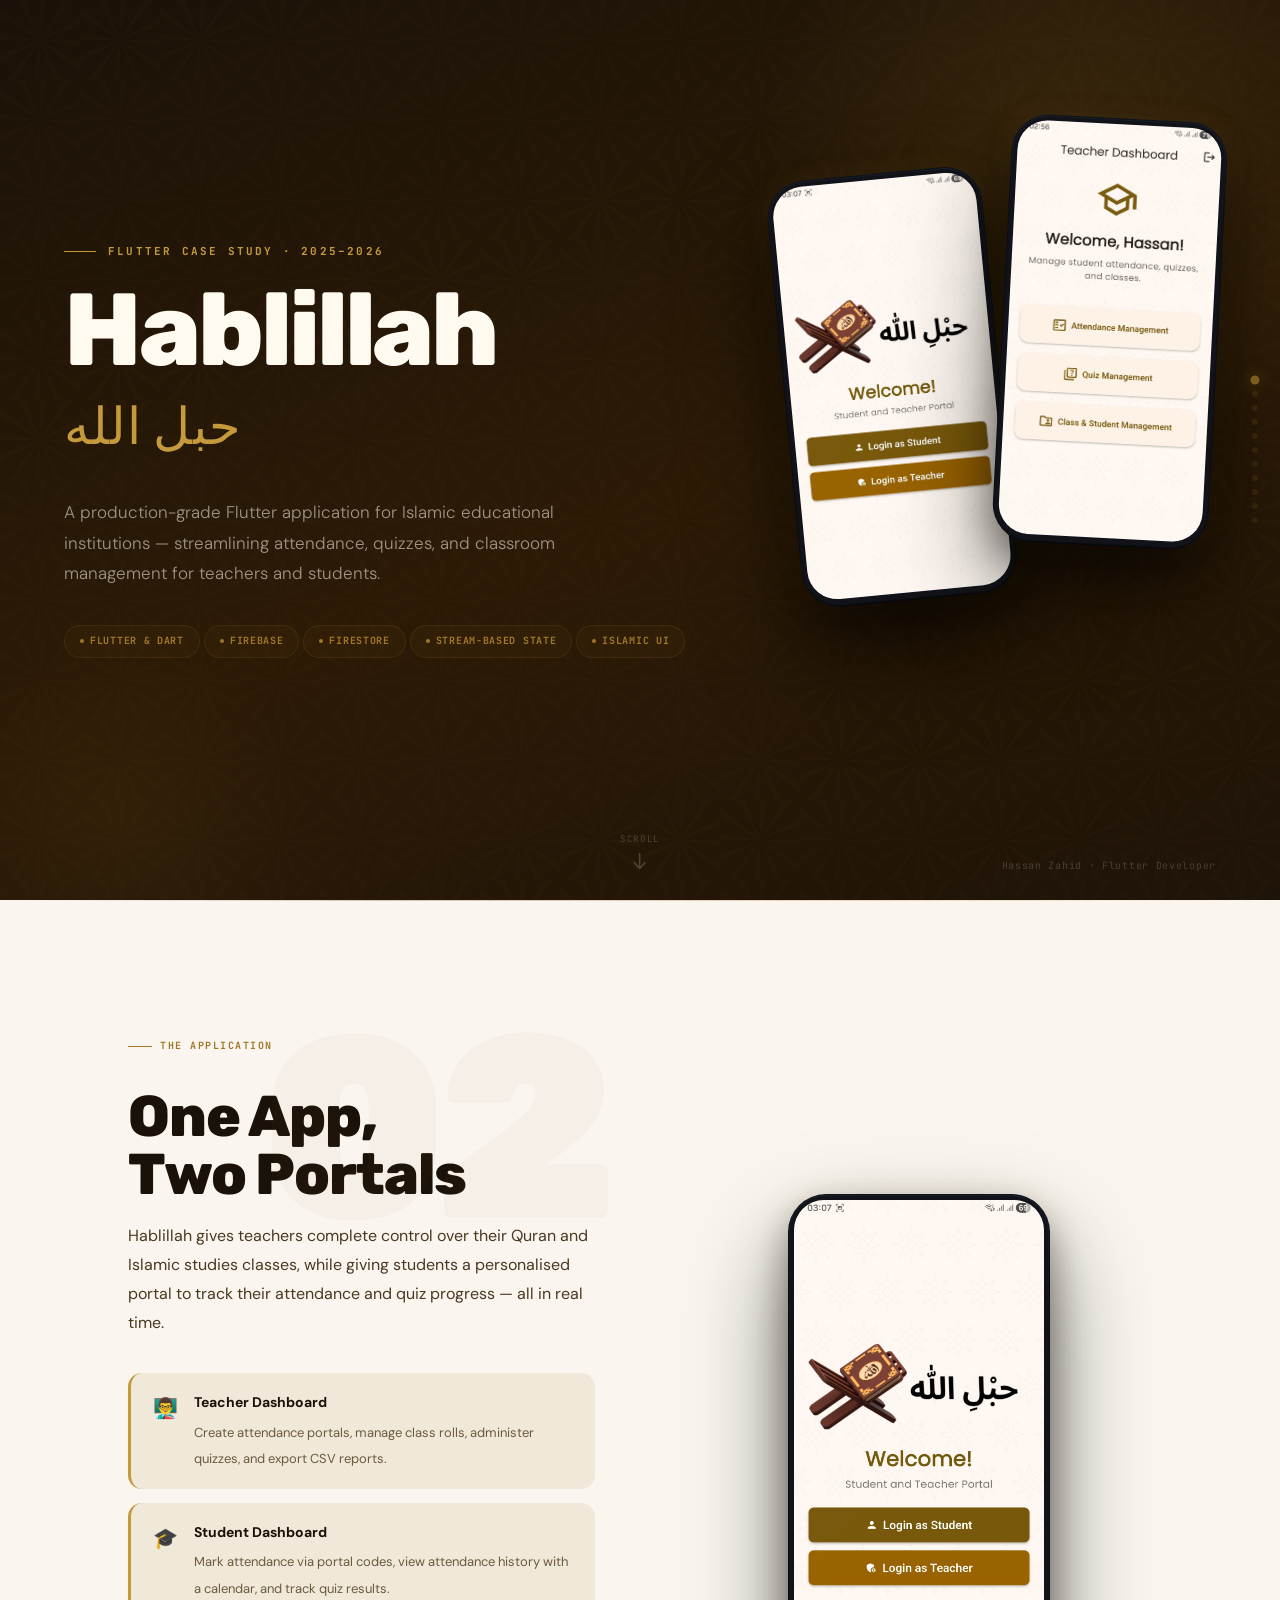
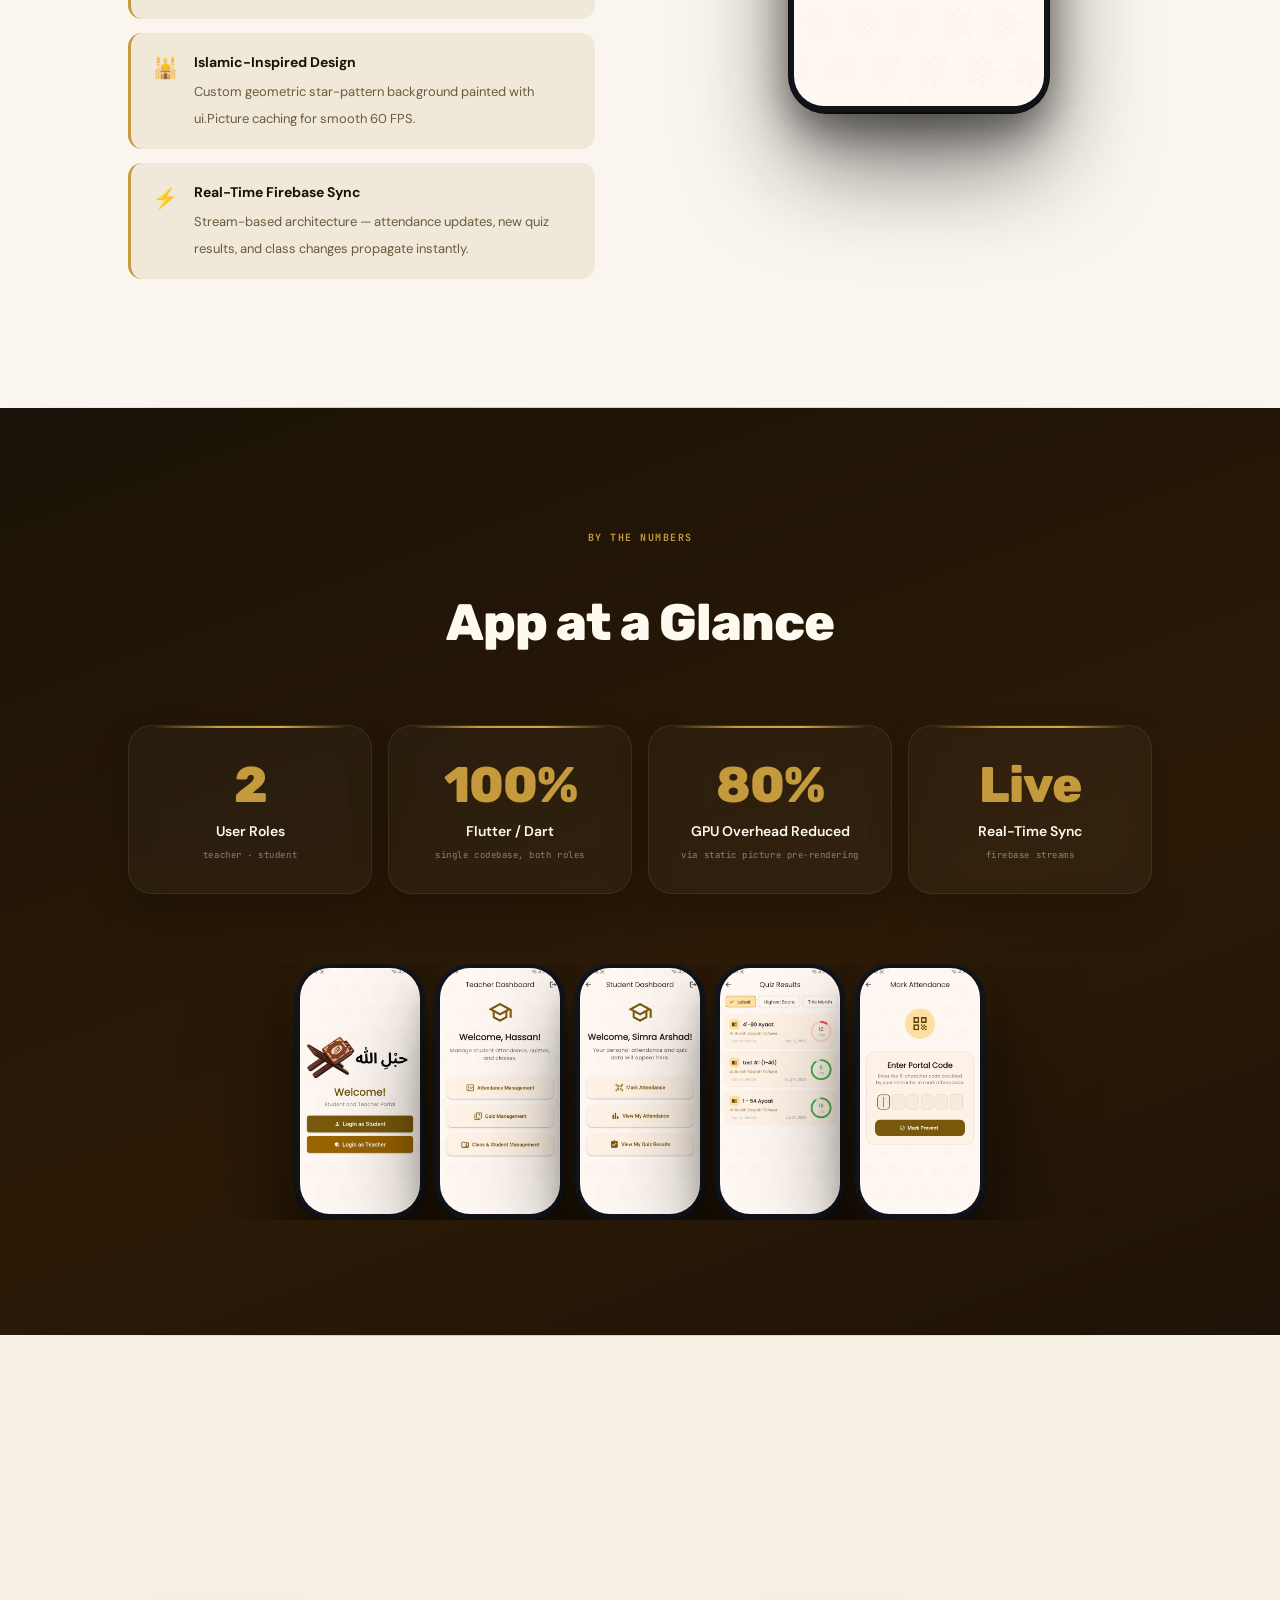
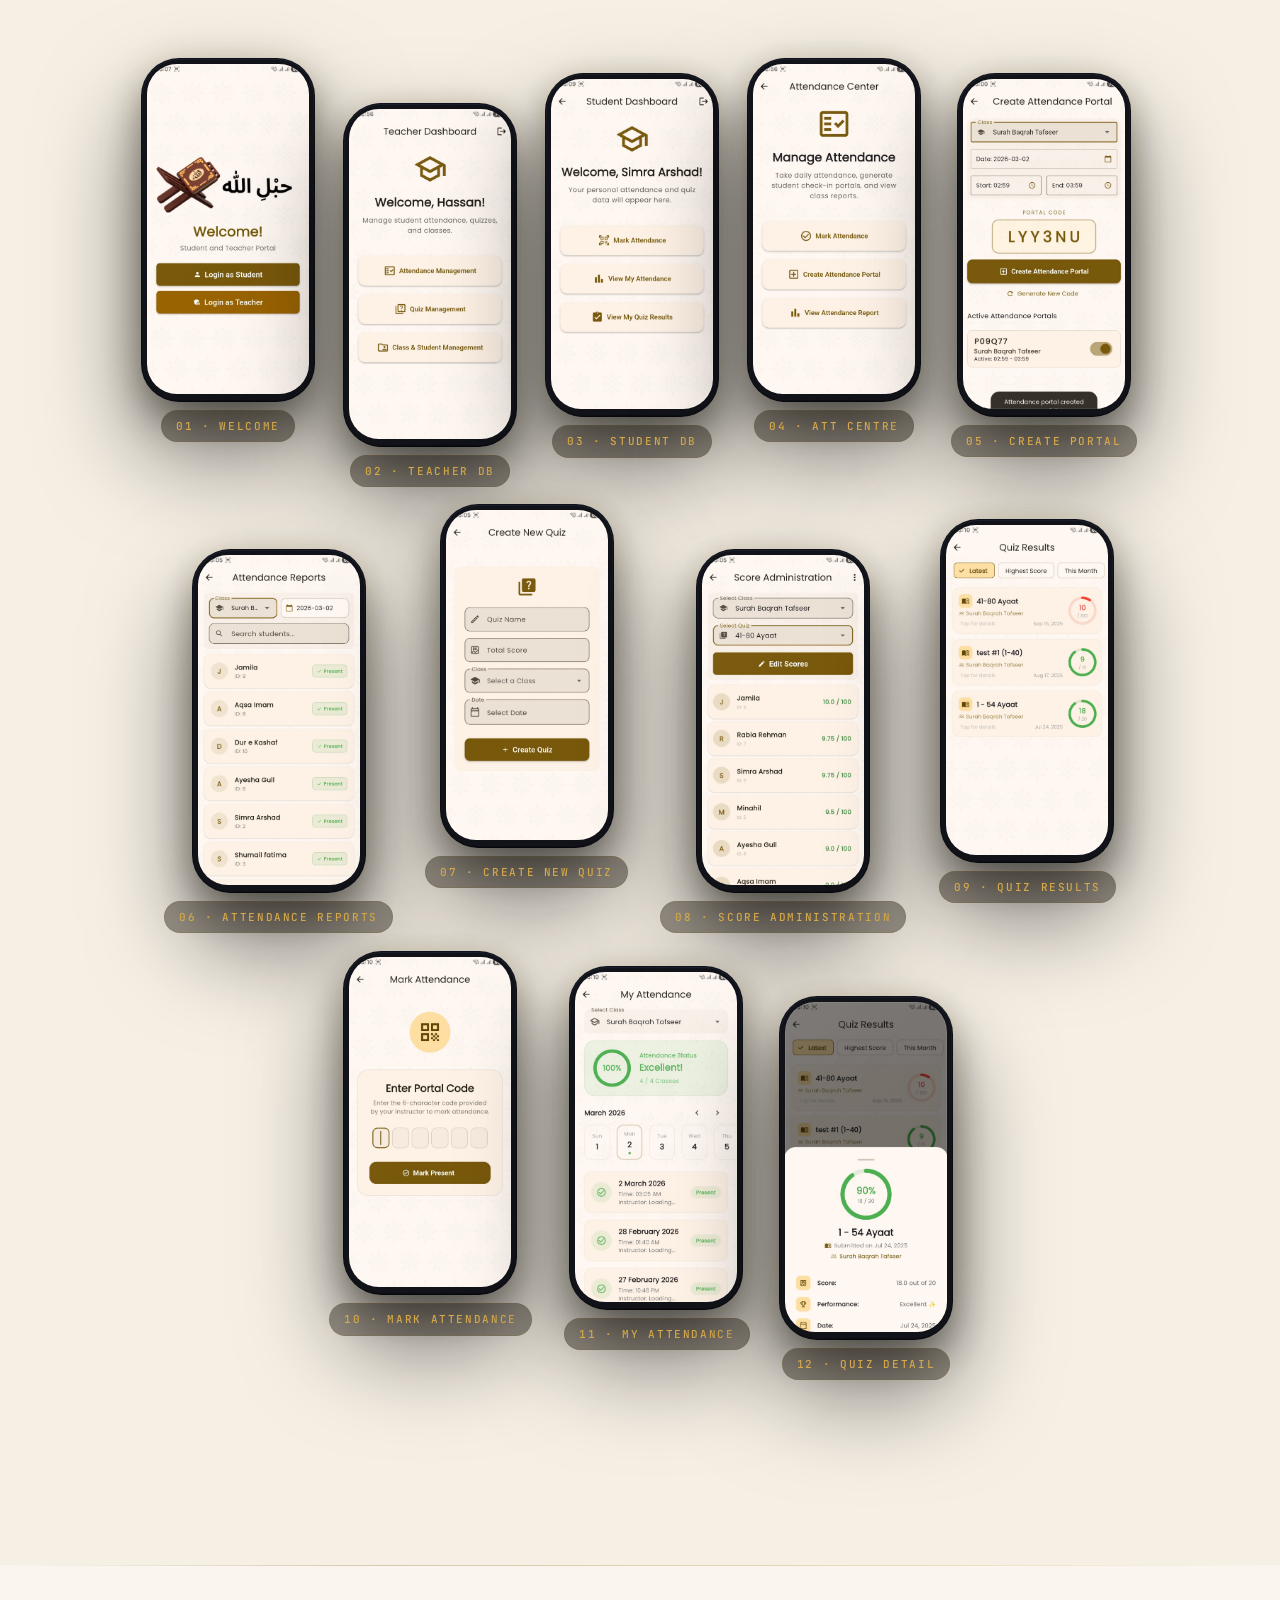
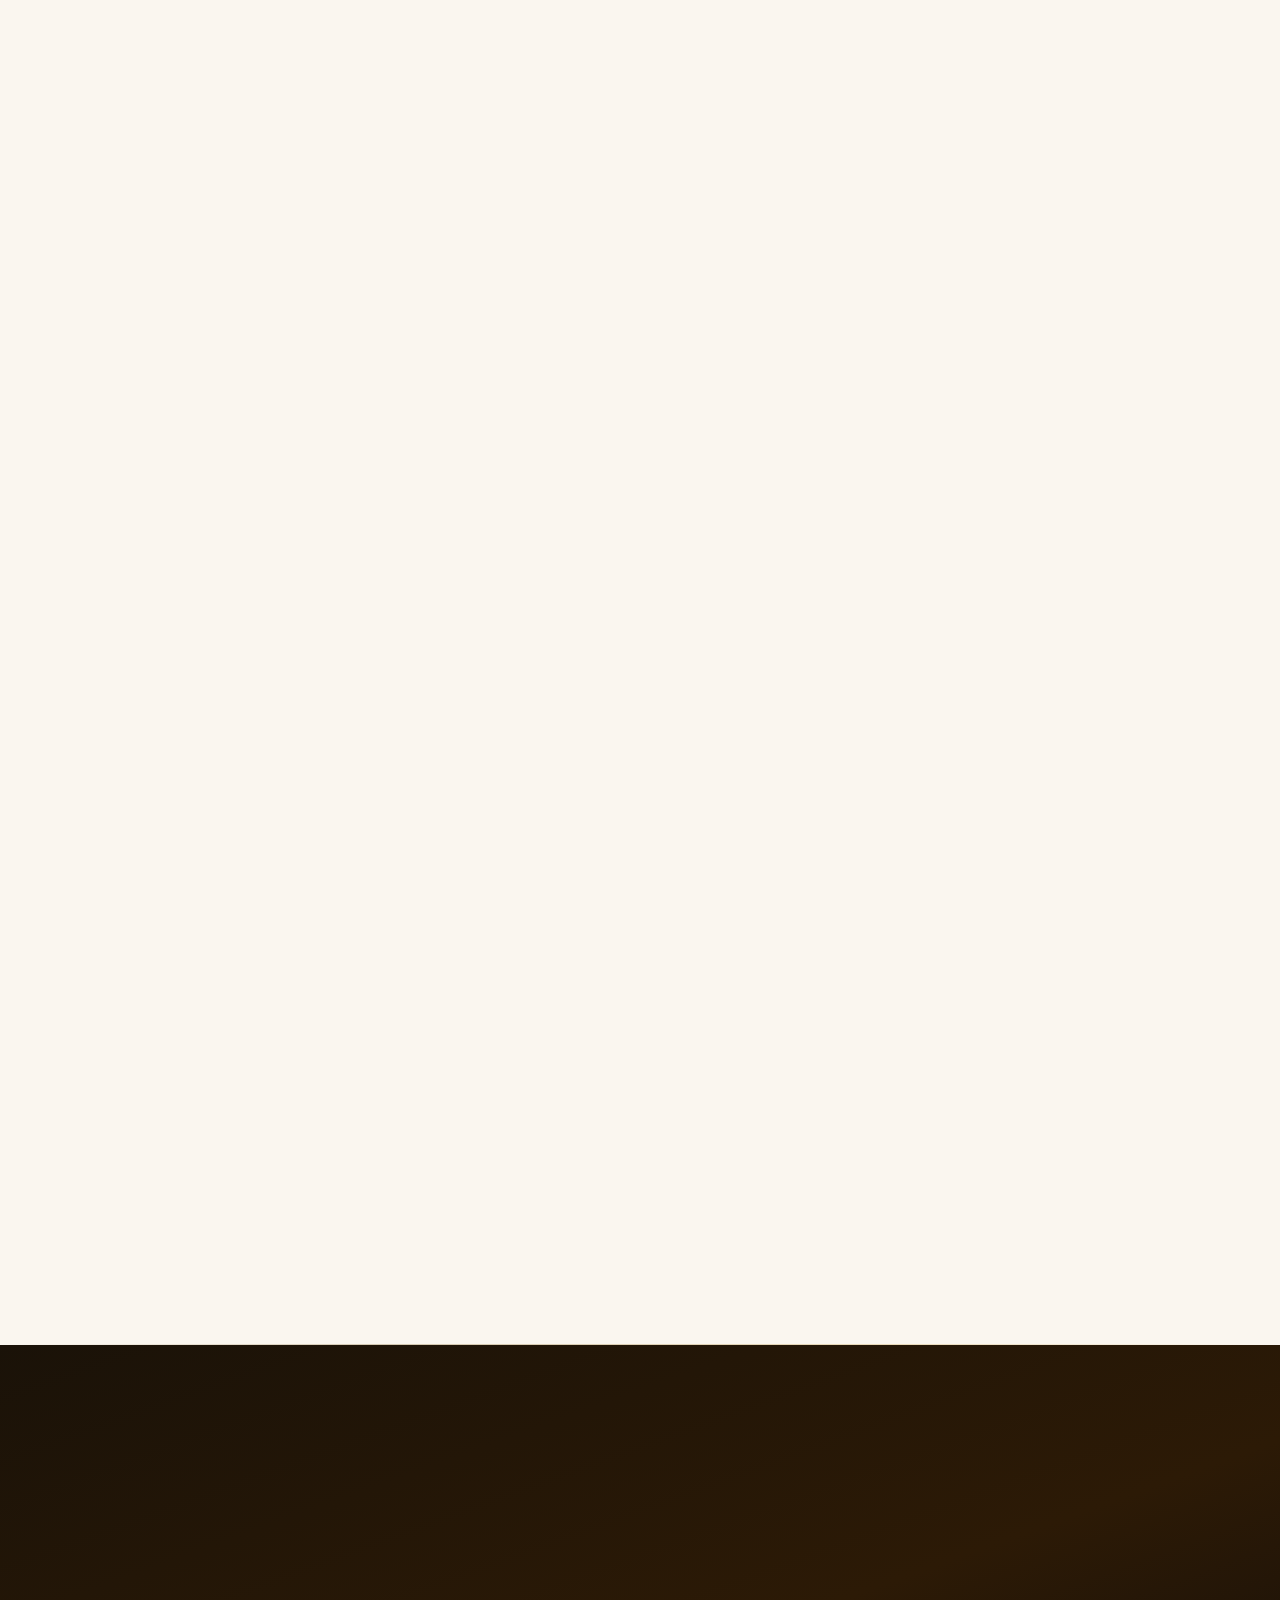
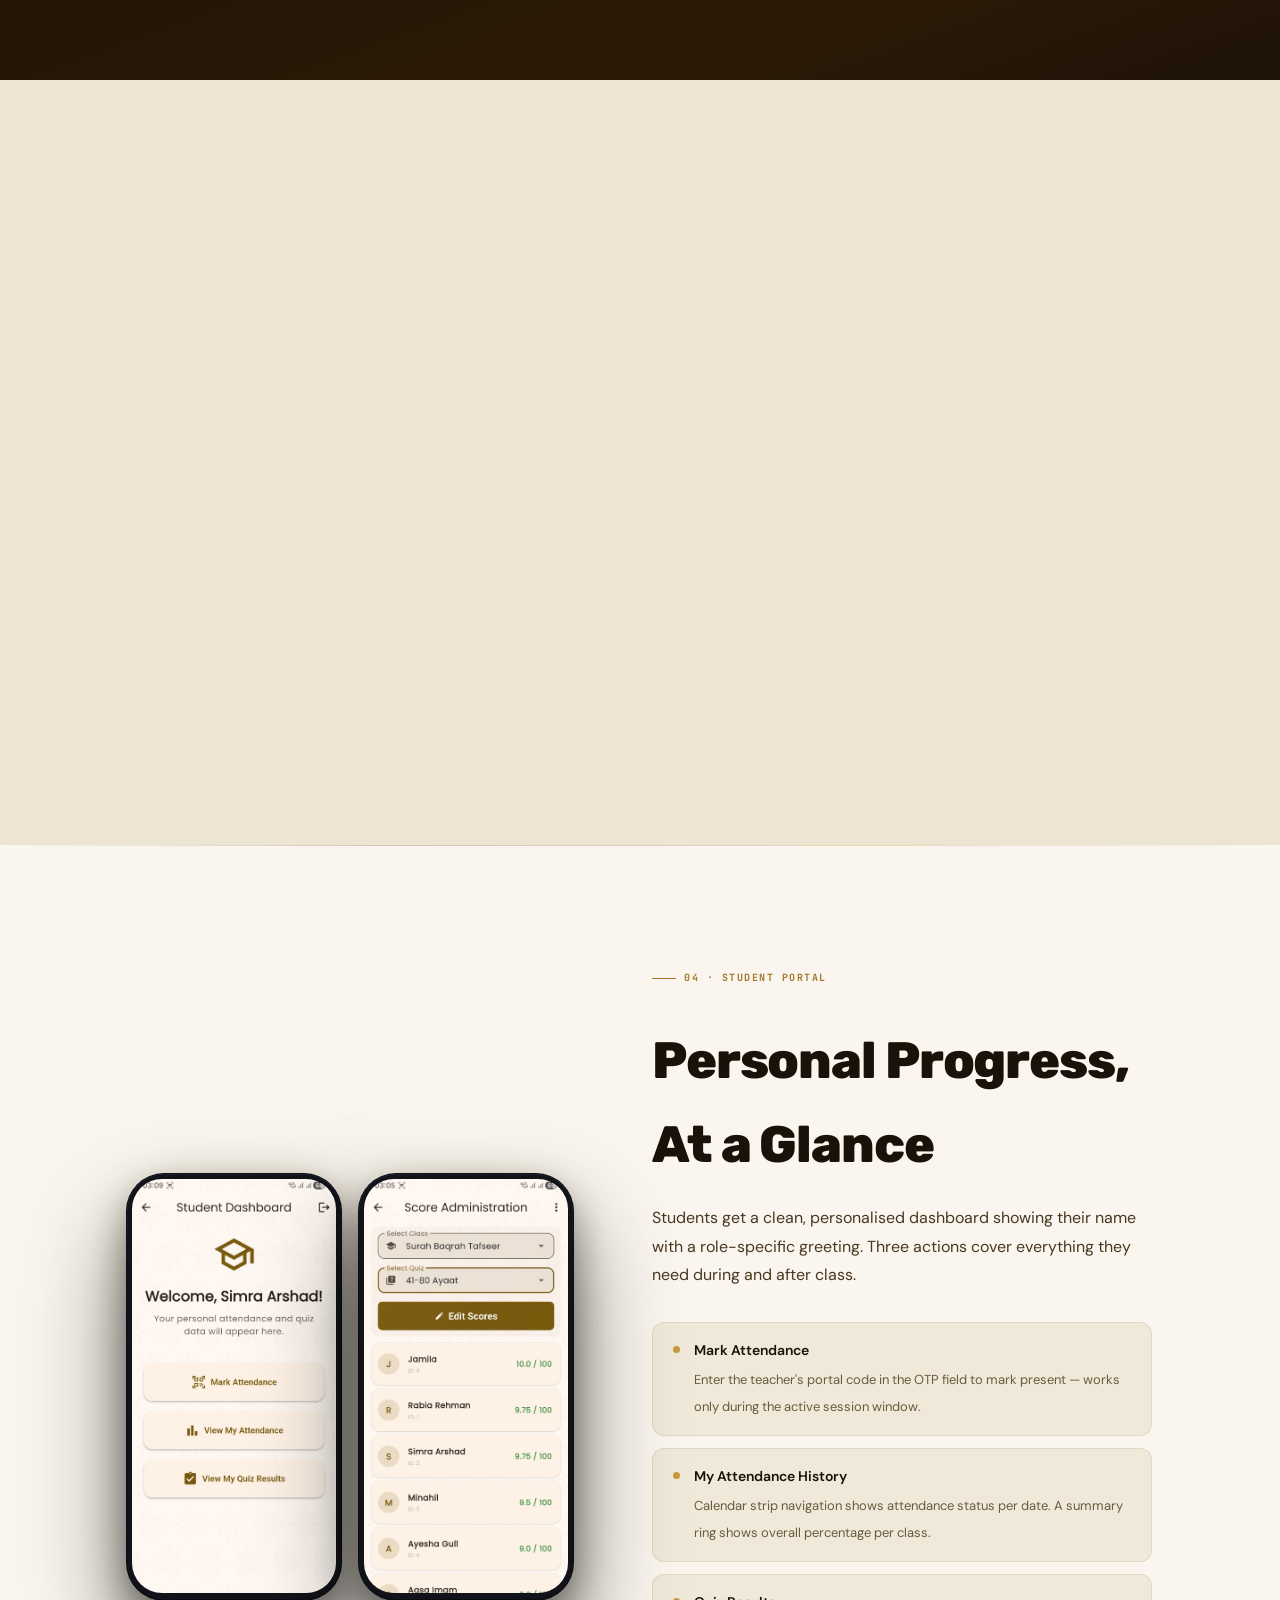
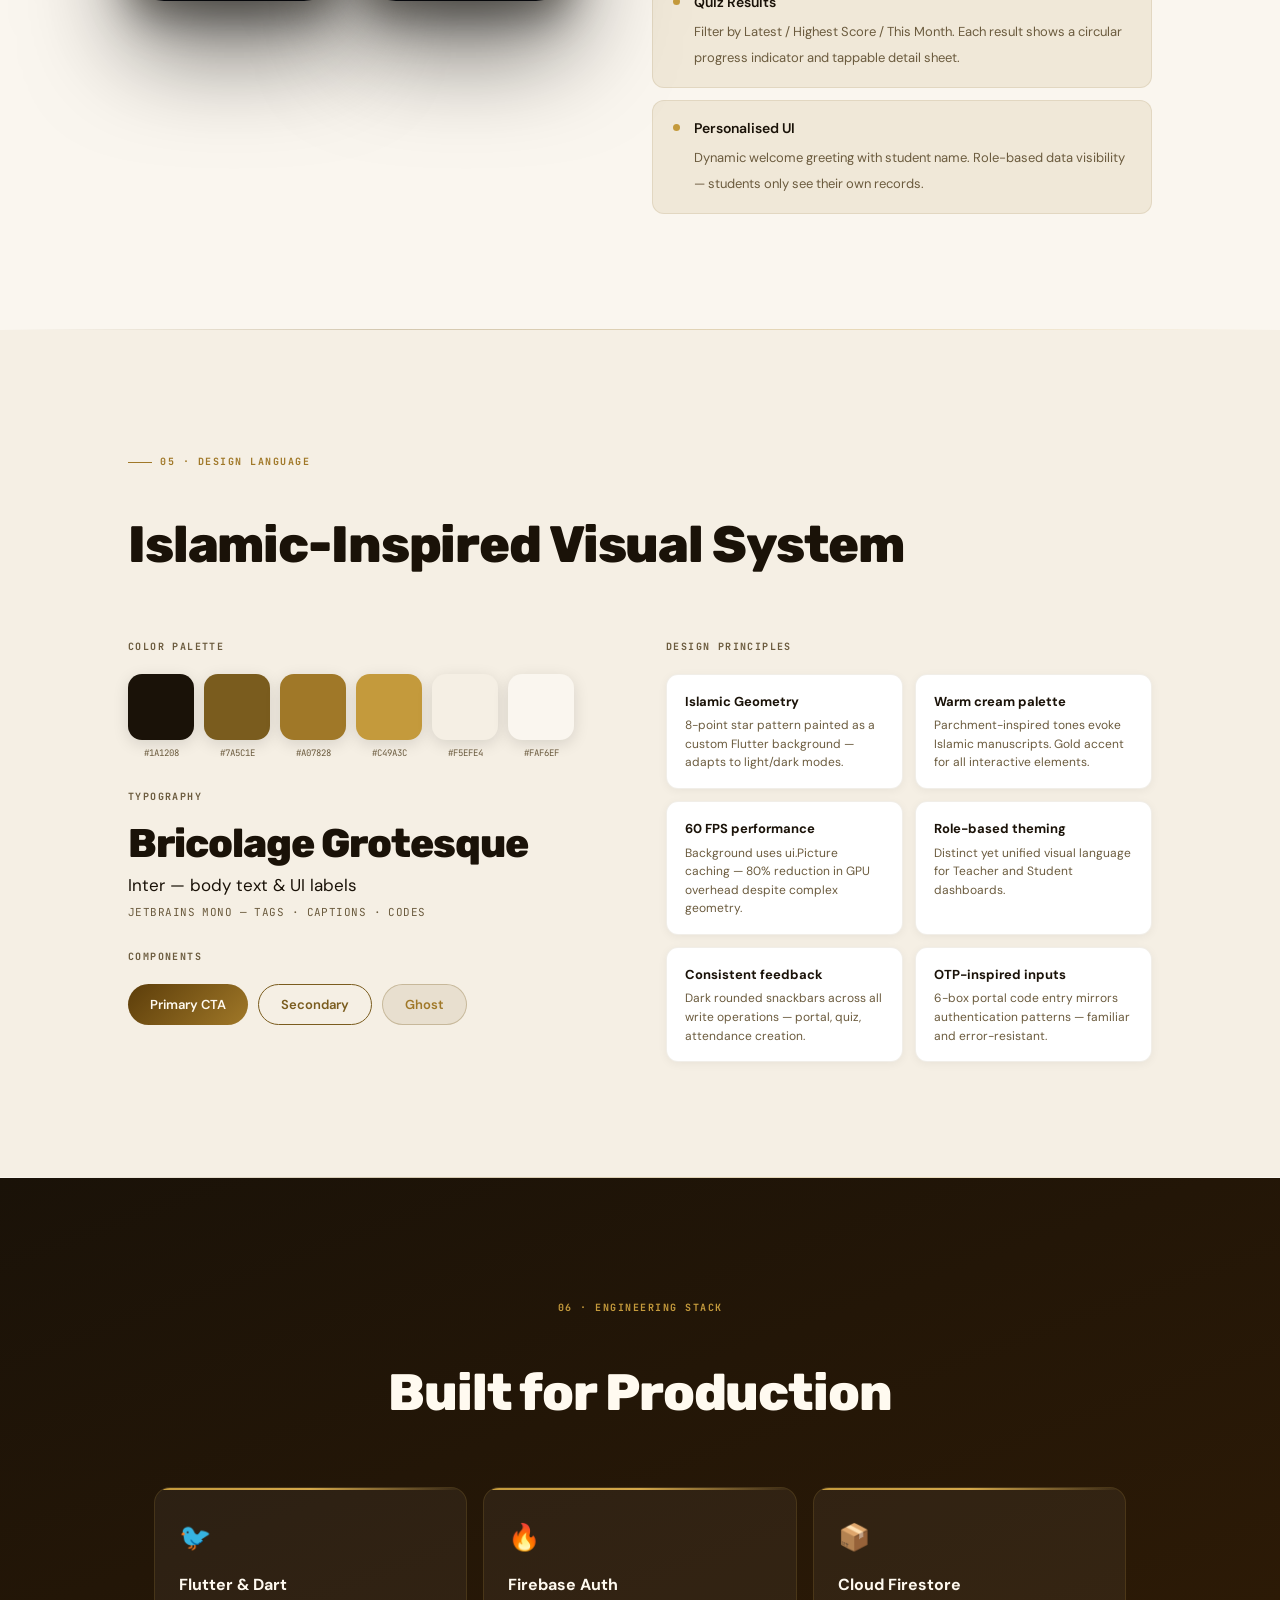
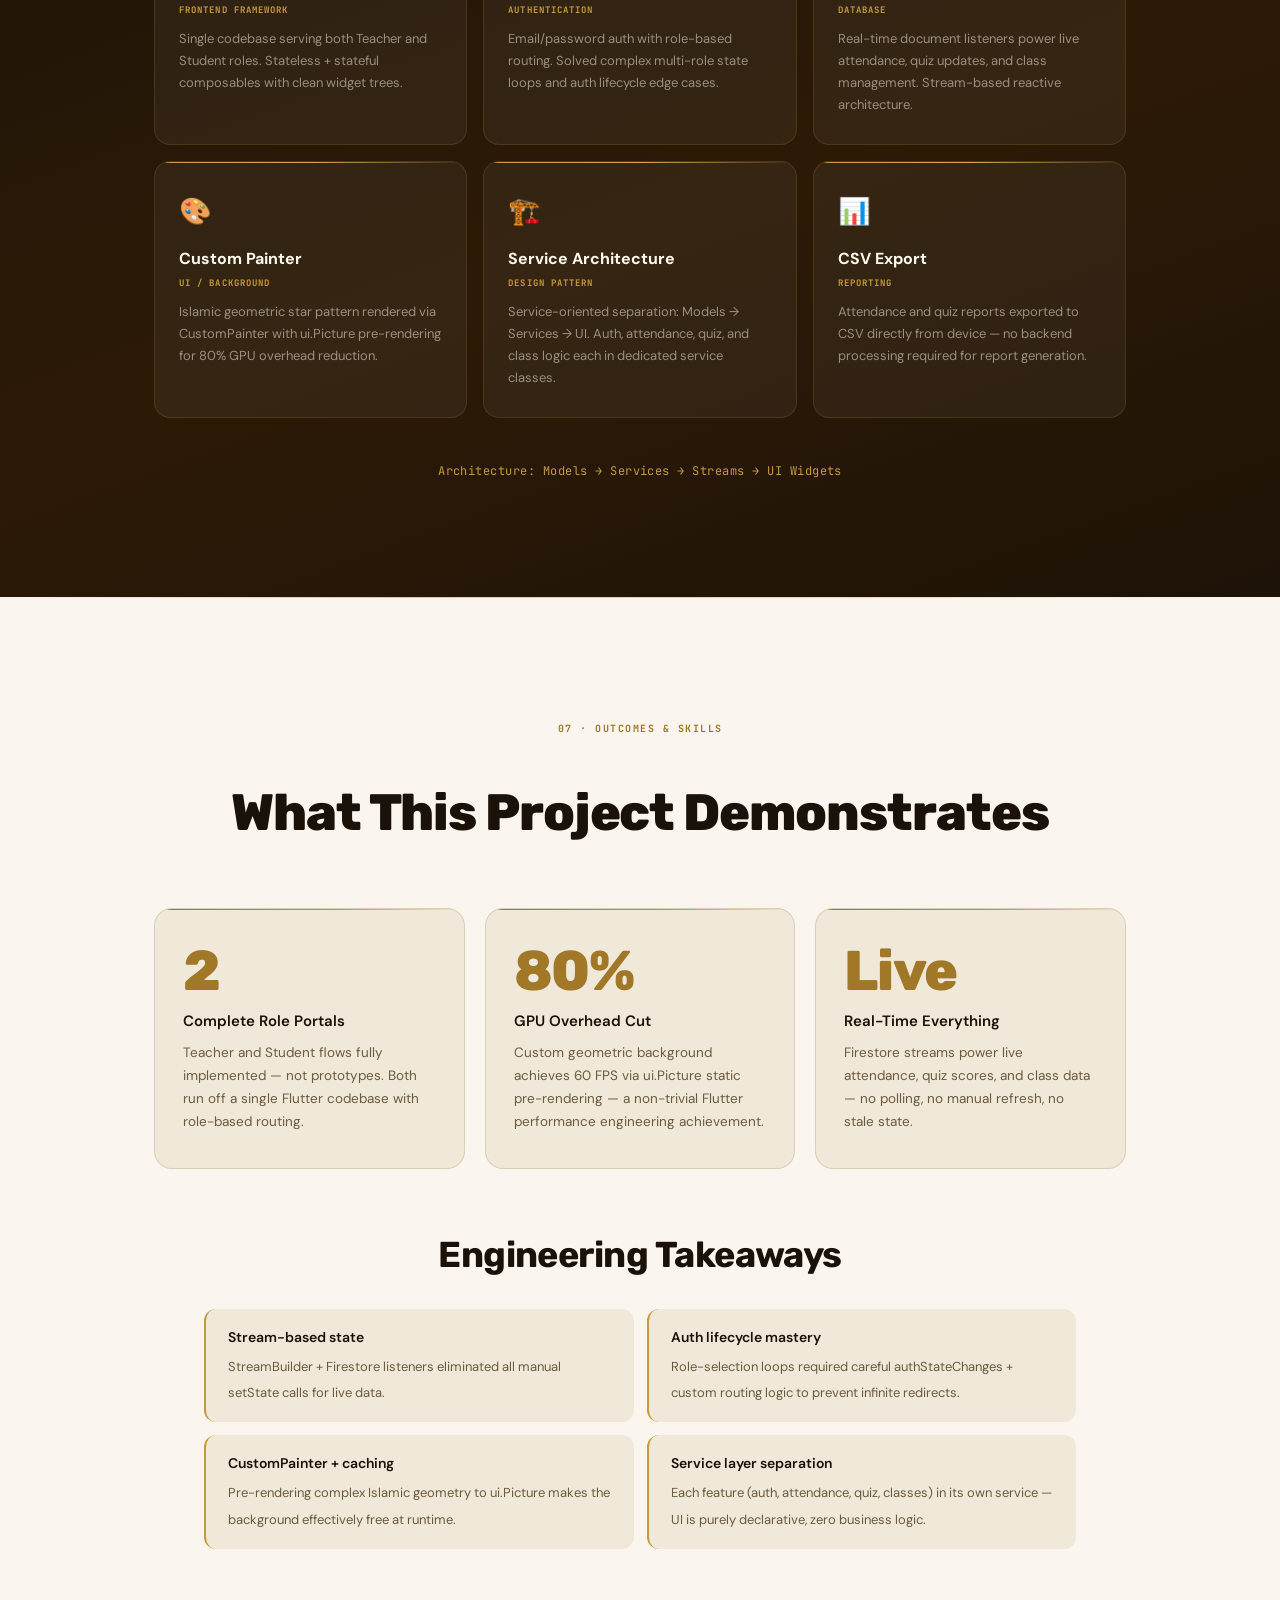
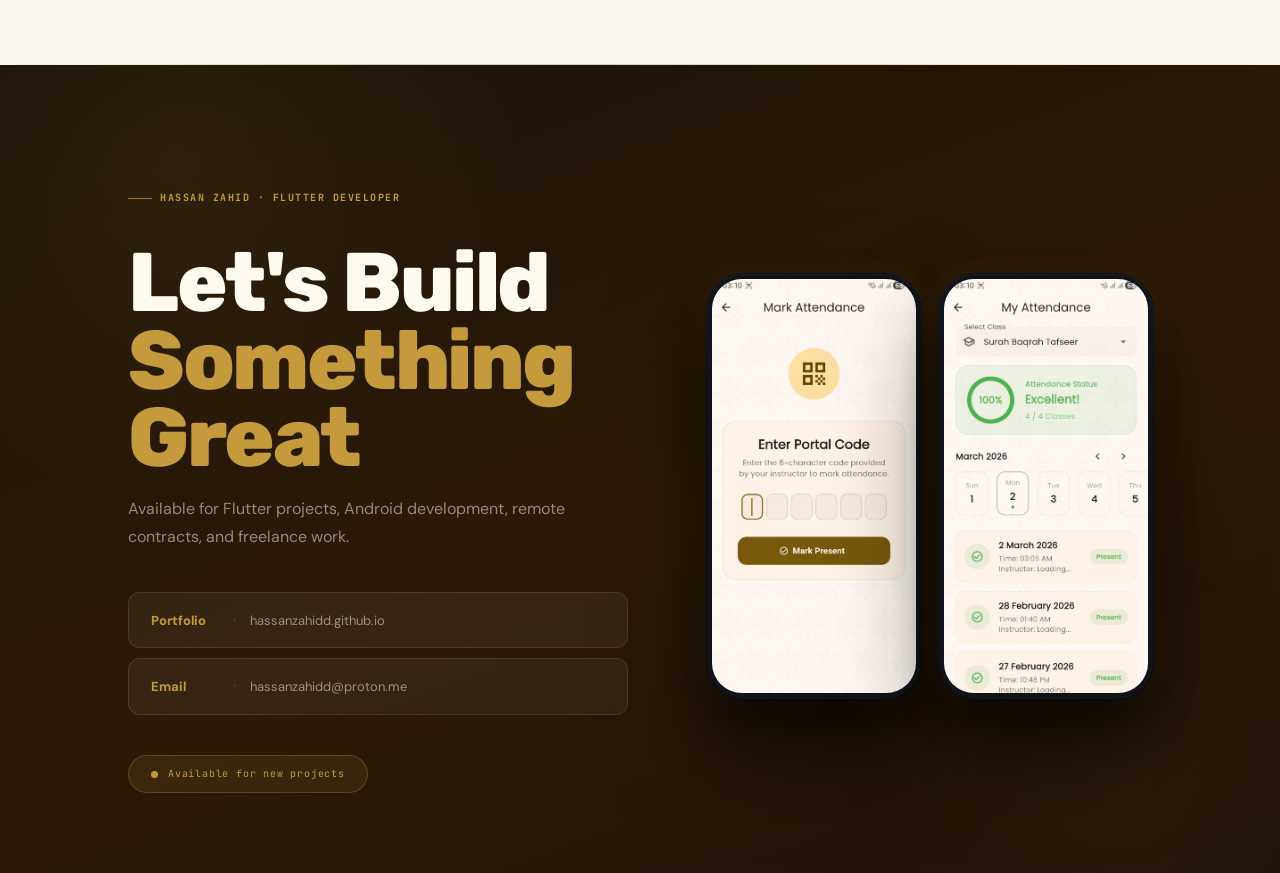
==== project-Hablillah.html @ 9d18eb0f "project hablillah" ====
<!DOCTYPE html>
<html lang="en">

<head>
  <meta charset="UTF-8">
  <meta name="viewport" content="width=device-width, initial-scale=1.0">
  <title>Hablillah — Flutter App Case Study · Hassan Zahid</title>
  <link
    href="https://fonts.googleapis.com/css2?family=Rubik:ital,wght@0,300..900;1,300..900&family=DM+Sans:ital,wght@0,300;0,400;0,500;0,600;1,300&family=JetBrains+Mono:wght@400;500;700&display=swap"
    rel="stylesheet">
  <style>
    :root {
      --gold: #7A5C1E;
      --gold-2: #A07828;
      --gold-3: #C49A3C;
      --gold-lt: #D4A84B;
      --cream: #F5EFE4;
      --cream-2: #EDE4D3;
      --paper: #FAF6EF;
      --warm: #F0E8D8;
      --ink: #1A1208;
      --ink-2: #2C1F08;
      --slate: #6B5B3E;
      --border: rgba(122, 92, 30, 0.18);
      --f-d: 'Rubik', sans-serif;
      --f-b: 'DM Sans', sans-serif;
      --f-m: 'JetBrains Mono', monospace;
      --ease: cubic-bezier(0.16, 1, 0.3, 1);
    }

    *,
    *::before,
    *::after {
      margin: 0;
      padding: 0;
      box-sizing: border-box;
    }

    html {
      scroll-behavior: smooth;
    }

    body {
      background: var(--paper);
      font-family: var(--f-b);
      font-size: 16px;
      line-height: 1.65;
      color: var(--ink);
      -webkit-font-smoothing: antialiased;
      overflow-x: hidden;
    }

    ::selection {
      background: rgba(122, 92, 30, 0.2);
    }

    ::-webkit-scrollbar {
      width: 3px;
    }

    ::-webkit-scrollbar-track {
      background: var(--cream-2);
    }

    ::-webkit-scrollbar-thumb {
      background: var(--gold);
      border-radius: 2px;
    }

    /* PROGRESS */
    #prog {
      position: fixed;
      top: 0;
      left: 0;
      z-index: 9999;
      height: 2px;
      width: 0;
      background: linear-gradient(90deg, var(--gold), var(--gold-lt), var(--gold));
      box-shadow: 0 0 14px rgba(196, 154, 60, 0.7);
      transition: width 0.08s linear;
    }

    /* NAV DOTS */
    #nav {
      position: fixed;
      right: 22px;
      top: 50%;
      transform: translateY(-50%);
      z-index: 200;
      display: flex;
      flex-direction: column;
      gap: 8px;
    }

    .dot {
      width: 6px;
      height: 6px;
      border-radius: 50%;
      background: rgba(122, 92, 30, 0.2);
      cursor: pointer;
      transition: all 0.3s var(--ease);
    }

    .dot.on {
      background: var(--gold);
      box-shadow: 0 0 10px rgba(122, 92, 30, 0.7);
      transform: scale(1.5);
    }

    .dot:hover {
      background: rgba(122, 92, 30, 0.5);
      transform: scale(1.3);
    }

    /* PREMIUM PHONE MOCKUP */
    .phone {
      position: relative;
      flex-shrink: 0;
      border-radius: 36px;
      background: #111318;
      box-shadow:
        0 50px 100px rgba(0, 0, 0, 0.55),
        0 20px 40px rgba(0, 0, 0, 0.4),
        0 0 0 1px #1E222E,
        0 0 0 2px #12151F,
        0 0 30px rgba(196, 154, 60, 0.12);
      padding: 4px 4px 6px 4px;
      box-sizing: border-box;
      transition: transform 0.5s var(--ease), box-shadow 0.5s var(--ease);
    }

    .phone:hover {
      transform: translateY(-8px);
      box-shadow:
        0 60px 120px rgba(0, 0, 0, 0.6),
        0 25px 50px rgba(0, 0, 0, 0.4),
        0 0 0 1px #1E222E,
        0 0 0 2px #12151F,
        0 0 60px rgba(196, 154, 60, 0.22);
    }

    .phone .ph-screen {
      position: relative;
      width: 100%;
      height: 100%;
      border-radius: 30px;
      overflow: hidden;
      background: #0A0E2A;
    }

    .phone .ph-screen img {
      display: block;
      width: 100%;
      height: 100%;
      object-fit: cover;
      object-position: top center;
      transform: scale(1.01);
    }

    .phone .ph-screen::after {
      content: '';
      position: absolute;
      inset: 0;
      border-radius: 30px;
      box-shadow: inset 0 0 0 1px rgba(255, 255, 255, 0.08);
      background: linear-gradient(135deg,
          rgba(255, 255, 255, 0.06) 0%,
          rgba(255, 255, 255, 0.02) 30%,
          transparent 60%);
      pointer-events: none;
      z-index: 15;
    }

    .gold-orb {
      position: absolute;
      width: 500px;
      height: 500px;
      background: radial-gradient(circle, rgba(196, 154, 60, 0.12) 0%, transparent 70%);
      filter: blur(60px);
      pointer-events: none;
      z-index: -1;
      transition: opacity 0.8s var(--ease);
    }

    .gold-orb.sm {
      width: 300px;
      height: 300px;
      opacity: 0.6;
    }

    .modal {
      position: fixed;
      inset: 0;
      z-index: 999;
      display: flex;
      align-items: center;
      justify-content: center;
      opacity: 0;
      pointer-events: none;
      transition: opacity 0.4s var(--ease);
    }

    .modal.on {
      opacity: 1;
      pointer-events: all;
    }

    .m-overlay {
      position: absolute;
      inset: 0;
      background: rgba(10, 8, 5, 0.94);
      backdrop-filter: blur(14px);
    }

    .m-content {
      position: relative;
      width: min(90%, 400px);
      height: min(90vh, 800px);
      z-index: 10;
      transform: scale(0.9) translateY(30px);
      transition: transform 0.6s var(--ease);
    }

    .modal.on .m-content {
      transform: scale(1) translateY(0);
    }

    .m-content img {
      width: 100%;
      height: 100%;
      object-fit: contain;
      border-radius: 32px;
      box-shadow: 0 40px 80px rgba(0, 0, 0, 0.5);
    }

    .m-close {
      position: absolute;
      top: -40px;
      right: 0;
      background: none;
      border: none;
      color: white;
      font-size: 36px;
      cursor: pointer;
      padding: 10px;
      line-height: 1;
      opacity: 0.5;
      transition: 0.3s;
    }

    .m-close:hover {
      opacity: 1;
    }

    /* DECORATIVE ORBS */
    .gold-orb {
      position: absolute;
      border-radius: 50%;
      background: radial-gradient(circle, rgba(196, 154, 60, 0.12) 0%, transparent 70%);
      pointer-events: none;
      z-index: 1;
    }

    .gold-orb.big {
      width: 700px;
      height: 700px;
    }

    .gold-orb.small {
      width: 300px;
      height: 300px;
    }


    /* REVEAL */
    .rv {
      opacity: 0;
      transform: translateY(26px);
      transition: opacity 0.7s var(--ease), transform 0.7s var(--ease);
    }

    .rv.in {
      opacity: 1;
      transform: none;
    }

    .rv.d1 {
      transition-delay: 0.08s;
    }

    .rv.d2 {
      transition-delay: 0.18s;
    }

    .rv.d3 {
      transition-delay: 0.28s;
    }

    .rv.d4 {
      transition-delay: 0.38s;
    }

    .rv.d5 {
      transition-delay: 0.48s;
    }

    /* HELPERS */
    .w-inner {
      max-width: 1360px;
      margin: 0 auto;
      padding: 0 clamp(24px, 5vw, 90px);
      width: 100%;
    }

    .tag {
      display: inline-flex;
      align-items: center;
      gap: 8px;
      font-family: var(--f-m);
      font-size: 10px;
      font-weight: 700;
      letter-spacing: 0.15em;
      text-transform: uppercase;
      color: var(--gold-2);
      margin-bottom: 20px;
    }

    .tag::before {
      content: '';
      width: 24px;
      height: 1px;
      background: var(--gold-2);
    }

    .divider {
      height: 1px;
      background: linear-gradient(90deg, transparent, rgba(122, 92, 30, 0.3) 30%, rgba(196, 154, 60, 0.3) 70%, transparent);
    }

    .pill {
      display: inline-flex;
      align-items: center;
      gap: 6px;
      padding: 7px 15px;
      border-radius: 100px;
      font-family: var(--f-m);
      font-size: 10px;
      font-weight: 700;
      letter-spacing: 0.07em;
      text-transform: uppercase;
      color: var(--gold-2);
      background: rgba(122, 92, 30, 0.08);
      border: 1px solid rgba(122, 92, 30, 0.22);
      transition: background 0.3s, border-color 0.3s;
    }

    .pill::before {
      content: '';
      width: 4px;
      height: 4px;
      border-radius: 50%;
      background: var(--gold-2);
      flex-shrink: 0;
    }

    /* ═══ S1 — HERO ═══ */
    #s1 {
      min-height: 100vh;
      display: flex;
      flex-direction: column;
      justify-content: center;
      padding: clamp(70px, 9vw, 130px) clamp(24px, 5vw, 90px);
      background: linear-gradient(160deg, #1A1208 0%, #2C1A06 55%, #1E1308 100%);
      position: relative;
      overflow: hidden;
    }

    #s1 .orb-a {
      position: absolute;
      width: 700px;
      height: 700px;
      border-radius: 50%;
      right: -150px;
      top: -200px;
      pointer-events: none;
      background: radial-gradient(circle, rgba(196, 154, 60, 0.12) 0%, transparent 65%);
    }

    #s1 .orb-b {
      position: absolute;
      width: 400px;
      height: 400px;
      border-radius: 50%;
      left: -80px;
      bottom: -120px;
      pointer-events: none;
      background: radial-gradient(circle, rgba(122, 92, 30, 0.10) 0%, transparent 65%);
    }

    #s1 .geo {
      position: absolute;
      inset: 0;
      pointer-events: none;
      opacity: 0.04;
      background-image: repeating-conic-gradient(rgba(196, 154, 60, 0.4) 0deg 10deg, transparent 10deg 30deg);
      background-size: 80px 80px;
    }

    #s1 .inner {
      position: relative;
      z-index: 2;
      display: grid;
      grid-template-columns: 1fr auto;
      align-items: center;
      gap: 60px;
      max-width: 1400px;
      margin: 0 auto;
      width: 100%;
    }

    #s1 .eyebrow {
      font-family: var(--f-m);
      font-size: 11px;
      font-weight: 700;
      letter-spacing: 0.2em;
      text-transform: uppercase;
      color: var(--gold-3);
      margin-bottom: 22px;
      display: flex;
      align-items: center;
      gap: 12px;
    }

    #s1 .eyebrow::before {
      content: '';
      width: 32px;
      height: 1px;
      background: var(--gold-3);
    }

    #s1 h1 {
      font-family: var(--f-d);
      font-size: clamp(58px, 8vw, 112px);
      font-weight: 800;
      line-height: 0.92;
      letter-spacing: -0.03em;
      color: #FFFAF0;
      margin-bottom: 8px;
    }

    #s1 .arabic {
      font-size: clamp(28px, 4vw, 52px);
      color: var(--gold-3);
      margin-bottom: 28px;
      font-weight: 300;
      letter-spacing: 0.02em;
    }

    #s1 .desc {
      font-size: 17px;
      font-weight: 300;
      line-height: 1.8;
      color: rgba(255, 250, 240, 0.55);
      max-width: 500px;
      margin-bottom: 36px;
    }

    #s1 .phones-hero {
      position: relative;
      width: 430px;
      height: 660px;
      flex-shrink: 0;
    }

    #s1 .ph-b1 {
      position: absolute;
      left: 0;
      top: 55px;
      width: 202px;
      transform: rotate(-5.5deg);
      z-index: 1;
    }

    #s1 .ph-f1 {
      position: absolute;
      right: 0;
      top: 0;
      width: 218px;
      transform: rotate(3deg);
      z-index: 2;
    }

    #s1 .credit {
      position: absolute;
      bottom: 26px;
      right: clamp(24px, 5vw, 90px);
      font-family: var(--f-m);
      font-size: 10px;
      color: rgba(255, 250, 240, 0.18);
      letter-spacing: 0.07em;
      z-index: 2;
    }

    #s1 .scroll-hint {
      position: absolute;
      bottom: 30px;
      left: 50%;
      transform: translateX(-50%);
      display: flex;
      flex-direction: column;
      align-items: center;
      gap: 6px;
      color: rgba(255, 250, 240, 0.2);
      z-index: 2;
      font-family: var(--f-m);
      font-size: 9px;
      letter-spacing: 0.18em;
      text-transform: uppercase;
      animation: bob 2.2s ease-in-out infinite;
    }

    @keyframes bob {

      0%,
      100% {
        transform: translateX(-50%) translateY(0)
      }

      50% {
        transform: translateX(-50%) translateY(7px)
      }
    }

    /* ═══ S2 — OVERVIEW ═══ */
    #s2 {
      padding: clamp(80px, 10vw, 130px) clamp(24px, 5vw, 90px);
      background: var(--paper);
    }

    #s2 .inner {
      max-width: 1360px;
      margin: 0 auto;
      display: grid;
      grid-template-columns: 1fr 1fr;
      gap: 90px;
      align-items: center;
    }

    #s2 .deco {
      position: absolute;
      right: -10px;
      top: -30px;
      font-family: var(--f-d);
      font-size: 260px;
      font-weight: 900;
      color: rgba(122, 92, 30, 0.04);
      line-height: 1;
      pointer-events: none;
      user-select: none;
      letter-spacing: -0.05em;
    }

    #s2 .left {
      position: relative;
    }

    #s2 h2 {
      font-family: var(--f-d);
      font-size: clamp(34px, 4.5vw, 60px);
      font-weight: 800;
      line-height: 1.02;
      letter-spacing: -0.02em;
      color: var(--ink);
      margin: 12px 0 18px;
    }

    #s2 .intro {
      font-size: 16px;
      color: #4A3820;
      line-height: 1.8;
      margin-bottom: 36px;
      max-width: 480px;
    }

    #s2 .features {
      display: flex;
      flex-direction: column;
      gap: 14px;
    }

    #s2 .feat {
      display: flex;
      align-items: flex-start;
      gap: 16px;
      padding: 18px 22px;
      border-radius: 14px;
      background: var(--warm);
      border-left: 3px solid var(--gold-3);
      transition: transform 0.3s var(--ease);
    }

    #s2 .feat:hover {
      transform: translateX(5px);
    }

    #s2 .feat-ico {
      font-size: 20px;
      flex-shrink: 0;
      margin-top: 1px;
    }

    #s2 .feat strong {
      display: block;
      font-size: 14px;
      font-weight: 700;
      color: var(--ink);
      margin-bottom: 4px;
    }

    #s2 .feat span {
      font-size: 13px;
      color: var(--slate);
      line-height: 1.6;
    }

    #s2 .right {
      display: flex;
      justify-content: center;
      align-items: center;
    }

    /* ═══ S3 — STATS ═══ */
    #s3 {
      padding: clamp(80px, 9vw, 120px) clamp(24px, 5vw, 90px);
      background: linear-gradient(160deg, #1A1208, #2C1A06 60%, #1E1308);
      overflow: hidden;
    }

    #s3 .hd {
      text-align: center;
      margin-bottom: 60px;
    }

    #s3 .hd .tag {
      justify-content: center;
      color: var(--gold-3);
    }

    #s3 .hd .tag::before {
      display: none;
    }

    #s3 .hd h2 {
      font-family: var(--f-d);
      font-size: clamp(30px, 4vw, 54px);
      font-weight: 800;
      letter-spacing: -0.02em;
      color: #FFFAF0;
      margin-top: 14px;
    }

    #s3 .stats {
      display: grid;
      grid-template-columns: repeat(4, 1fr);
      gap: 16px;
      max-width: 1200px;
      margin: 0 auto 70px;
    }

    #s3 .st {
      padding: 34px 24px 30px;
      border-radius: 24px;
      background: rgba(255, 255, 255, 0.03);
      backdrop-filter: blur(12px);
      -webkit-backdrop-filter: blur(12px);
      border: 1px solid rgba(255, 255, 255, 0.08);
      box-shadow: 0 20px 40px rgba(0, 0, 0, 0.2);
      text-align: center;
      position: relative;
      overflow: hidden;
      transition: transform 0.4s var(--ease), border-color 0.4s, background 0.4s;
    }

    #s3 .st:hover {
      transform: translateY(-8px);
      border-color: rgba(196, 154, 60, 0.3);
      background: rgba(255, 255, 255, 0.06);
    }

    #s3 .st::before {
      content: '';
      position: absolute;
      top: 0;
      left: 10%;
      right: 10%;
      height: 1.5px;
      background: linear-gradient(90deg, transparent, var(--gold-3), var(--gold-lt), transparent);
    }

    #s3 .st-n {
      font-family: var(--f-d);
      font-size: 50px;
      font-weight: 800;
      color: var(--gold-3);
      line-height: 1;
      margin-bottom: 10px;
      letter-spacing: -0.02em;
    }

    #s3 .st-l {
      font-size: 14px;
      font-weight: 600;
      color: #FFFAF0;
      margin-bottom: 5px;
    }

    #s3 .st-s {
      font-family: var(--f-m);
      font-size: 9px;
      color: rgba(255, 250, 240, 0.45);
      letter-spacing: 0.06em;
    }

    #s3 .strip {
      display: flex;
      gap: 12px;
      justify-content: center;
      max-width: 1400px;
      margin: 0 auto;
      overflow: hidden;
    }

    /* ═══ S4 — SCREEN MAP ═══ */
    #s4 {
      padding: clamp(80px, 9vw, 120px) clamp(24px, 5vw, 90px);
      background: var(--cream);
    }

    #s4 .hd {
      text-align: center;
      margin-bottom: 60px;
    }

    #s4 .hd .tag {
      justify-content: center;
    }

    #s4 .hd .tag::before {
      display: none;
    }

    #s4 .hd h2 {
      font-family: var(--f-d);
      font-size: clamp(32px, 5vw, 64px);
      font-weight: 900;
      letter-spacing: -0.03em;
      color: var(--ink);
      margin-top: 10px;
      line-height: 1.1;
    }

    #s4 .row {
      display: flex;
      flex-wrap: wrap;
      gap: 64px 32px;
      justify-content: center;
      align-items: center;
      max-width: 1300px;
      margin: 0 auto;
      padding: 40px 20px 100px;
    }

    #s4 .row>.pc:nth-child(even) {
      transform: translateY(30px);
    }

    #s4 .row>.pc:nth-child(3n+1) {
      transform: translateY(-15px);
    }

    #s4 .pc {
      display: flex;
      flex-direction: column;
      align-items: center;
      gap: 20px;
      flex-shrink: 0;
      position: relative;
      transition: all 0.4s cubic-bezier(0.175, 0.885, 0.32, 1.275);
      cursor: crosshair;
    }

    #s4 .pc::after {
      content: '';
      position: absolute;
      inset: -20px;
      background: radial-gradient(circle at center, rgba(196, 154, 60, 0.08) 0%, transparent 70%);
      opacity: 0;
      transition: opacity 0.4s ease;
      border-radius: 40px;
      z-index: 0;
      pointer-events: none;
    }

    #s4 .pc:hover {
      transform: translateY(-10px) scale(1.05) !important;
      z-index: 30;
    }

    #s4 .pc:hover::after {
      opacity: 1;
    }

    #s4 .pc .ph-item {
      width: 170px;
      z-index: 10;
      transition: all 0.4s ease;
    }

    #s4 .pc:hover .ph-item {
      box-shadow:
        0 30px 60px rgba(0, 0, 0, 0.2),
        0 0 0 1px rgba(196, 154, 60, 0.3),
        0 0 30px rgba(196, 154, 60, 0.15);
    }

    #s4 .pc .lbl {
      font-family: var(--f-m);
      font-size: 11px;
      font-weight: 500;
      letter-spacing: 0.15em;
      text-transform: uppercase;
      color: var(--gold-lt);
      background: rgba(26, 18, 8, 0.4);
      backdrop-filter: blur(6px);
      padding: 6px 14px;
      border-radius: 100px;
      border: 1px solid rgba(122, 92, 30, 0.2);
      margin-top: -10px;
      transition: all 0.3s var(--ease);
    }

    #s4 .pc:hover .lbl {
      background: var(--gold);
      color: var(--cream);
      border-color: var(--gold-lt);
      transform: translateY(-5px);
    }

    /* ── MODAL SLIDER ── */
    .modal-slider {
      display: flex;
      position: fixed;
      z-index: 10000;
      left: 0;
      top: 0;
      width: 100%;
      height: 100%;
      overflow: hidden;
      background-color: rgba(26, 18, 8, 0.98);
      backdrop-filter: blur(12px);
      align-items: center;
      justify-content: center;
      opacity: 0;
      pointer-events: none;
      transition: opacity 0.4s var(--ease);
    }

    .modal-slider.show {
      opacity: 1;
      pointer-events: auto;
    }

    .modal-content {
      position: relative;
      width: 100%;
      max-width: 900px;
      height: 85vh;
      display: flex;
      flex-direction: column;
      align-items: center;
      justify-content: center;
      padding: 0 80px;
    }

    .modal-content img {
      max-width: 100%;
      max-height: calc(100% - 60px);
      object-fit: contain;
      box-shadow: 0 40px 100px rgba(0, 0, 0, 0.7);
      border-radius: 24px;
      border: 1px solid rgba(122, 92, 30, 0.2);
    }

    .modal-close {
      position: absolute;
      top: 40px;
      right: 48px;
      color: var(--cream);
      font-size: 48px;
      font-weight: 200;
      cursor: pointer;
      z-index: 10001;
      line-height: 1;
      transition: all 0.3s var(--ease);
    }

    .modal-close:hover {
      transform: scale(1.1) rotate(90deg);
      color: var(--gold-lt);
    }

    .modal-nav {
      position: absolute;
      top: 50%;
      transform: translateY(-50%);
      background: rgba(122, 92, 30, 0.1);
      border: 1px solid rgba(122, 92, 30, 0.3);
      color: var(--gold-lt);
      width: 64px;
      height: 64px;
      border-radius: 50%;
      display: flex;
      align-items: center;
      justify-content: center;
      cursor: pointer;
      z-index: 10001;
      transition: all 0.3s var(--ease);
      font-size: 24px;
    }

    .modal-nav:hover {
      background: var(--gold);
      border-color: var(--gold-lt);
      color: var(--cream);
      box-shadow: 0 0 30px rgba(122, 92, 30, 0.4);
    }

    .modal-prev {
      left: 40px;
    }

    .modal-next {
      right: 40px;
    }

    .modal-counter {
      position: absolute;
      top: 40px;
      left: 48px;
      color: var(--gold-lt);
      font-family: var(--f-m);
      font-size: 14px;
      letter-spacing: 0.2em;
      z-index: 10001;
    }

    .modal-caption {
      margin-top: 30px;
      color: var(--cream);
      font-family: var(--f-m);
      font-size: 18px;
      letter-spacing: 0.1em;
      text-transform: uppercase;
      text-align: center;
    }

    .modal-prev {
      left: 48px;
    }

    .modal-next {
      right: 48px;
    }

    .modal-caption {
      margin-top: 24px;
      width: 100%;
      text-align: center;
      color: var(--gold-lt);
      font-family: var(--f-d);
      font-size: 22px;
      font-weight: 500;
      letter-spacing: 0.02em;
    }

    @media (max-width: 768px) {
      .modal-content {
        padding: 0 20px;
        height: 80vh;
      }

      .modal-nav {
        width: 48px;
        height: 48px;
        font-size: 18px;
      }

      .modal-prev {
        left: 16px;
      }

      .modal-next {
        right: 16px;
      }

      .modal-close {
        top: 24px;
        right: 24px;
        font-size: 36px;
      }

      .modal-caption {
        font-size: 18px;
        margin-top: 16px;
      }
    }


    /* ═══ S5 — TEACHER FLOW ═══ */
    #s5 {
      padding: clamp(80px, 9vw, 120px) clamp(24px, 5vw, 90px);
      background: var(--paper);
    }

    #s5 .inner {
      max-width: 1360px;
      margin: 0 auto;
      display: grid;
      grid-template-columns: 1fr auto;
      gap: 80px;
      align-items: center;
    }

    #s5 .text h2 {
      font-family: var(--f-d);
      font-size: clamp(28px, 4vw, 54px);
      font-weight: 800;
      letter-spacing: -0.022em;
      color: var(--ink);
      margin: 12px 0 16px;
    }

    #s5 .text .intro {
      font-size: 16px;
      color: #4A3820;
      line-height: 1.8;
      margin-bottom: 32px;
      max-width: 500px;
    }

    #s5 .feats {
      display: flex;
      flex-direction: column;
      gap: 12px;
    }

    #s5 .feat {
      display: flex;
      align-items: flex-start;
      gap: 14px;
      padding: 16px 20px;
      border-radius: 12px;
      background: var(--warm);
      border: 1px solid rgba(122, 92, 30, 0.12);
      transition: border-color 0.3s, transform 0.3s var(--ease);
    }

    #s5 .feat:hover {
      border-color: rgba(122, 92, 30, 0.35);
      transform: translateX(4px);
    }

    #s5 .feat-dot {
      width: 7px;
      height: 7px;
      border-radius: 50%;
      background: var(--gold-3);
      flex-shrink: 0;
      margin-top: 7px;
    }

    #s5 .feat strong {
      display: block;
      font-size: 14px;
      font-weight: 600;
      color: var(--ink);
      margin-bottom: 4px;
    }

    #s5 .feat span {
      font-size: 13px;
      color: var(--slate);
      line-height: 1.6;
    }

    #s5 .phones {
      display: flex;
      gap: 20px;
      align-items: flex-start;
      flex-shrink: 0;
    }

    #s5 .ph-a {
      width: 212px;
    }

    #s5 .ph-b {
      width: 212px;
      margin-top: 48px;
    }

    /* ═══ S6 — ATTENDANCE PORTAL ═══ */
    #s6 {
      background: var(--cream-2);
    }

    #s6 .top {
      padding: 56px clamp(24px, 5vw, 90px) 44px;
      background: linear-gradient(160deg, #1A1208, #2C1A06 70%, #1E1308);
    }

    #s6 .top h2 {
      font-family: var(--f-d);
      font-size: clamp(28px, 4.2vw, 56px);
      font-weight: 800;
      letter-spacing: -0.022em;
      color: #FFFAF0;
      margin-top: 12px;
    }

    #s6 .top h2 span {
      color: var(--gold-3);
    }

    #s6 .body {
      padding: 60px clamp(24px, 5vw, 90px) clamp(80px, 9vw, 120px);
      display: grid;
      grid-template-columns: auto 1fr;
      gap: 60px;
      align-items: start;
      max-width: 1360px;
      margin: 0 auto;
    }

    #s6 .phones {
      display: flex;
      gap: 20px;
      align-items: flex-start;
      flex-shrink: 0;
    }

    #s6 .ph-main {
      width: 215px;
    }

    #s6 .ph-side {
      width: 200px;
      margin-top: 42px;
    }

    #s6 .annos {
      display: flex;
      flex-direction: column;
      gap: 16px;
      padding-top: 4px;
    }

    #s6 .anno {
      padding: 20px 26px;
      border-radius: 14px;
      background: #fff;
      border-left: 3px solid var(--gold-3);
      box-shadow: 0 2px 18px rgba(0, 0, 0, 0.07);
      transition: transform 0.3s var(--ease), box-shadow 0.3s;
    }

    #s6 .anno:hover {
      transform: translateX(5px);
      box-shadow: 0 5px 28px rgba(0, 0, 0, 0.11);
    }

    #s6 .anno-lbl {
      font-family: var(--f-m);
      font-size: 9px;
      font-weight: 700;
      letter-spacing: 0.14em;
      text-transform: uppercase;
      color: var(--gold-2);
      margin-bottom: 7px;
    }

    #s6 .anno strong {
      display: block;
      font-size: 14px;
      font-weight: 700;
      color: var(--ink);
      margin-bottom: 5px;
    }

    #s6 .anno p {
      font-size: 13.5px;
      color: var(--slate);
      line-height: 1.65;
    }

    /* ═══ S7 — STUDENT FLOW ═══ */
    #s7 {
      padding: clamp(80px, 9vw, 120px) clamp(24px, 5vw, 90px);
      background: var(--paper);
    }

    #s7 .inner {
      max-width: 1360px;
      margin: 0 auto;
      display: grid;
      grid-template-columns: auto 1fr;
      gap: 80px;
      align-items: center;
    }

    #s7 .phones {
      display: flex;
      gap: 20px;
      align-items: flex-start;
      flex-shrink: 0;
    }

    #s7 .ph-a {
      width: 212px;
    }

    #s7 .ph-b {
      width: 212px;
      margin-top: 48px;
    }

    #s7 .text h2 {
      font-family: var(--f-d);
      font-size: clamp(28px, 4vw, 54px);
      font-weight: 800;
      letter-spacing: -0.022em;
      color: var(--ink);
      margin: 12px 0 16px;
    }

    #s7 .text .intro {
      font-size: 16px;
      color: #4A3820;
      line-height: 1.8;
      margin-bottom: 32px;
      max-width: 520px;
    }

    #s7 .feats {
      display: flex;
      flex-direction: column;
      gap: 12px;
    }

    #s7 .feat {
      display: flex;
      align-items: flex-start;
      gap: 14px;
      padding: 16px 20px;
      border-radius: 12px;
      background: var(--warm);
      border: 1px solid rgba(122, 92, 30, 0.12);
      transition: border-color 0.3s, transform 0.3s var(--ease);
    }

    #s7 .feat:hover {
      border-color: rgba(122, 92, 30, 0.35);
      transform: translateX(4px);
    }

    #s7 .feat-dot {
      width: 7px;
      height: 7px;
      border-radius: 50%;
      background: var(--gold-3);
      flex-shrink: 0;
      margin-top: 7px;
    }

    #s7 .feat strong {
      display: block;
      font-size: 14px;
      font-weight: 600;
      color: var(--ink);
      margin-bottom: 4px;
    }

    #s7 .feat span {
      font-size: 13px;
      color: var(--slate);
      line-height: 1.6;
    }

    /* ═══ S8 — DESIGN SYSTEM ═══ */
    #s8 {
      padding: clamp(80px, 9vw, 120px) clamp(24px, 5vw, 90px);
      background: var(--cream);
    }

    #s8 .hd {
      margin-bottom: 52px;
    }

    #s8 .hd h2 {
      font-family: var(--f-d);
      font-size: clamp(28px, 4vw, 54px);
      font-weight: 800;
      letter-spacing: -0.022em;
      color: var(--ink);
      margin-top: 12px;
    }

    #s8 .inner {
      display: grid;
      grid-template-columns: 1fr 1fr;
      gap: 52px;
    }

    #s8 .sec-lbl {
      font-family: var(--f-m);
      font-size: 10px;
      font-weight: 700;
      letter-spacing: 0.14em;
      text-transform: uppercase;
      color: var(--slate);
      margin: 28px 0 18px;
    }

    #s8 .sec-lbl:first-child {
      margin-top: 0;
    }

    #s8 .swatches {
      display: flex;
      gap: 10px;
      flex-wrap: wrap;
      margin-bottom: 4px;
    }

    #s8 .sw {
      display: flex;
      flex-direction: column;
      align-items: center;
      gap: 6px;
    }

    #s8 .sw-c {
      width: 66px;
      height: 66px;
      border-radius: 14px;
      box-shadow: 0 4px 16px rgba(0, 0, 0, 0.12);
      transition: transform 0.3s var(--ease);
    }

    #s8 .sw-c:hover {
      transform: scale(1.07) translateY(-3px);
    }

    #s8 .sw-h {
      font-family: var(--f-m);
      font-size: 9px;
      color: var(--slate);
    }

    #s8 .type-demo {
      margin: 4px 0 8px;
    }

    #s8 .td-1 {
      font-family: var(--f-d);
      font-size: 40px;
      font-weight: 800;
      color: var(--ink);
      line-height: 1.05;
      letter-spacing: -0.025em;
    }

    #s8 .td-2 {
      font-family: var(--f-b);
      font-size: 17px;
      font-weight: 400;
      color: var(--ink);
      margin-top: 6px;
    }

    #s8 .td-3 {
      font-family: var(--f-m);
      font-size: 11px;
      color: var(--slate);
      margin-top: 4px;
      letter-spacing: 0.04em;
    }

    #s8 .btns {
      display: flex;
      gap: 10px;
      flex-wrap: wrap;
      margin-bottom: 4px;
    }

    #s8 .btn {
      padding: 11px 22px;
      border-radius: 100px;
      font-family: var(--f-b);
      font-size: 13px;
      font-weight: 600;
      cursor: default;
      border: none;
    }

    #s8 .b1 {
      background: linear-gradient(135deg, #5C3D0A, #A07828);
      color: #FFFAF0;
    }

    #s8 .b2 {
      background: transparent;
      color: var(--gold);
      border: 1.5px solid var(--gold);
    }

    #s8 .b3 {
      background: rgba(122, 92, 30, 0.1);
      color: var(--gold-2);
      border: 1px solid rgba(122, 92, 30, 0.3);
    }

    #s8 .principles {
      display: grid;
      grid-template-columns: 1fr 1fr;
      gap: 12px;
    }

    #s8 .pr {
      padding: 16px 18px;
      border-radius: 12px;
      background: #fff;
      border: 1px solid rgba(122, 92, 30, 0.1);
      box-shadow: 0 2px 10px rgba(0, 0, 0, 0.05);
      transition: transform 0.3s var(--ease);
    }

    #s8 .pr:hover {
      transform: translateY(-3px);
    }

    #s8 .pr-t {
      font-size: 13px;
      font-weight: 700;
      color: var(--ink);
      margin-bottom: 4px;
    }

    #s8 .pr-d {
      font-size: 12px;
      color: var(--slate);
      line-height: 1.55;
    }

    /* ═══ S9 — TECH STACK ═══ */
    #s9 {
      padding: clamp(80px, 9vw, 120px) clamp(24px, 5vw, 90px);
      background: linear-gradient(160deg, #1A1208, #2C1A06 60%, #1E1308);
    }

    #s9 .hd {
      text-align: center;
      margin-bottom: 52px;
    }

    #s9 .hd .tag {
      justify-content: center;
      color: var(--gold-3);
    }

    #s9 .hd .tag::before {
      display: none;
    }

    #s9 .hd h2 {
      font-family: var(--f-d);
      font-size: clamp(28px, 4vw, 54px);
      font-weight: 800;
      letter-spacing: -0.022em;
      color: #FFFAF0;
      margin-top: 14px;
    }

    #s9 .grid {
      display: grid;
      grid-template-columns: repeat(3, 1fr);
      gap: 16px;
      max-width: 1100px;
      margin: 0 auto;
    }

    #s9 .tc {
      padding: 28px 24px;
      border-radius: 16px;
      background: rgba(255, 250, 240, 0.05);
      border: 1px solid rgba(196, 154, 60, 0.16);
      position: relative;
      overflow: hidden;
      transition: transform 0.35s var(--ease), border-color 0.35s;
    }

    #s9 .tc:hover {
      transform: translateY(-6px);
      border-color: rgba(196, 154, 60, 0.45);
    }

    #s9 .tc::before {
      content: '';
      position: absolute;
      top: 0;
      left: 0;
      right: 0;
      height: 1.5px;
      background: linear-gradient(90deg, var(--gold-3), var(--gold-lt) 50%, transparent);
    }

    #s9 .tc-ico {
      font-size: 26px;
      margin-bottom: 13px;
    }

    #s9 .tc-n {
      font-size: 16px;
      font-weight: 700;
      color: #FFFAF0;
      margin-bottom: 4px;
    }

    #s9 .tc-r {
      font-family: var(--f-m);
      font-size: 9px;
      font-weight: 700;
      letter-spacing: 0.12em;
      text-transform: uppercase;
      color: var(--gold-3);
      margin-bottom: 10px;
    }

    #s9 .tc-d {
      font-size: 13px;
      color: rgba(255, 250, 240, 0.5);
      line-height: 1.7;
    }

    /* ═══ S10 — RESULTS ═══ */
    #s10 {
      padding: clamp(80px, 9vw, 120px) clamp(24px, 5vw, 90px);
      background: var(--paper);
    }

    #s10 .hd {
      text-align: center;
      margin-bottom: 52px;
    }

    #s10 .hd .tag {
      justify-content: center;
    }

    #s10 .hd .tag::before {
      display: none;
    }

    #s10 .hd h2 {
      font-family: var(--f-d);
      font-size: clamp(28px, 4vw, 52px);
      font-weight: 800;
      letter-spacing: -0.02em;
      color: var(--ink);
      margin-top: 14px;
    }

    #s10 .rcs {
      display: grid;
      grid-template-columns: repeat(3, 1fr);
      gap: 20px;
      max-width: 1100px;
      margin: 0 auto 56px;
    }

    #s10 .rc {
      padding: 34px 28px;
      border-radius: 18px;
      background: var(--warm);
      border: 1px solid rgba(122, 92, 30, 0.18);
      position: relative;
      overflow: hidden;
      transition: transform 0.35s var(--ease);
    }

    #s10 .rc:hover {
      transform: translateY(-6px);
    }

    #s10 .rc::before {
      content: '';
      position: absolute;
      top: 0;
      left: 0;
      right: 0;
      height: 1.5px;
      background: linear-gradient(90deg, var(--gold-2), var(--gold-3) 60%, transparent);
    }

    #s10 .rc-n {
      font-family: var(--f-d);
      font-size: 56px;
      font-weight: 800;
      color: var(--gold-2);
      line-height: 1;
      margin-bottom: 10px;
      letter-spacing: -0.025em;
    }

    #s10 .rc-l {
      font-size: 15px;
      font-weight: 600;
      color: var(--ink);
      margin-bottom: 9px;
    }

    #s10 .rc-d {
      font-size: 13.5px;
      color: var(--slate);
      line-height: 1.7;
    }

    #s10 .lessons-h {
      font-family: var(--f-d);
      font-size: clamp(20px, 3vw, 36px);
      font-weight: 700;
      color: var(--ink);
      text-align: center;
      margin-bottom: 24px;
      letter-spacing: -0.015em;
    }

    #s10 .lessons {
      display: grid;
      grid-template-columns: 1fr 1fr;
      gap: 13px;
      max-width: 1000px;
      margin: 0 auto;
    }

    #s10 .lesson {
      padding: 17px 22px;
      border-radius: 12px;
      background: var(--warm);
      border-left: 2.5px solid var(--gold-3);
    }

    #s10 .lesson strong {
      display: block;
      font-size: 14px;
      font-weight: 600;
      color: var(--ink);
      margin-bottom: 4px;
    }

    #s10 .lesson span {
      font-size: 13px;
      color: var(--slate);
      line-height: 1.6;
    }

    /* ═══ S11 — CONTACT ═══ */
    #s11 {
      padding: clamp(80px, 9vw, 120px) clamp(24px, 5vw, 90px) 80px;
      background: linear-gradient(160deg, #1A1208, #2C1A06 55%, #1E1308);
      position: relative;
      overflow: hidden;
    }

    #s11 .orb-a {
      position: absolute;
      width: 750px;
      height: 750px;
      border-radius: 50%;
      top: -280px;
      left: -200px;
      pointer-events: none;
      background: radial-gradient(circle, rgba(196, 154, 60, 0.09) 0%, transparent 65%);
    }

    #s11 .orb-b {
      position: absolute;
      width: 500px;
      height: 500px;
      border-radius: 50%;
      bottom: -180px;
      right: -100px;
      pointer-events: none;
      background: radial-gradient(circle, rgba(122, 92, 30, 0.07) 0%, transparent 65%);
    }

    #s11 .inner {
      position: relative;
      z-index: 2;
      max-width: 1360px;
      margin: 0 auto;
      display: grid;
      grid-template-columns: 1fr auto;
      gap: 80px;
      align-items: center;
    }

    #s11 .text h2 {
      font-family: var(--f-d);
      font-size: clamp(40px, 6.5vw, 90px);
      font-weight: 800;
      line-height: 0.93;
      letter-spacing: -0.03em;
      color: #FFFAF0;
      margin: 18px 0 8px;
    }

    #s11 .text h2 span {
      display: block;
      color: var(--gold-3);
    }

    #s11 .tagline {
      font-size: 16px;
      color: rgba(255, 250, 240, 0.5);
      line-height: 1.8;
      margin: 18px 0 40px;
      max-width: 460px;
    }

    #s11 .cps {
      display: flex;
      flex-direction: column;
      gap: 10px;
      margin-bottom: 40px;
    }

    #s11 .cp {
      display: flex;
      align-items: center;
      gap: 14px;
      padding: 14px 22px;
      border-radius: 12px;
      background: rgba(255, 250, 240, 0.05);
      border: 1px solid rgba(196, 154, 60, 0.18);
      text-decoration: none;
      transition: background 0.3s, border-color 0.3s, transform 0.35s var(--ease);
    }

    #s11 .cp:hover {
      background: rgba(196, 154, 60, 0.1);
      border-color: rgba(196, 154, 60, 0.4);
      transform: translateX(6px);
    }

    #s11 .cp-plt {
      font-size: 13px;
      font-weight: 700;
      color: var(--gold-3);
      min-width: 68px;
    }

    #s11 .cp-sep {
      color: rgba(255, 250, 240, 0.15);
    }

    #s11 .cp-lbl {
      font-size: 13px;
      color: rgba(255, 250, 240, 0.5);
    }

    #s11 .avail {
      display: inline-flex;
      align-items: center;
      gap: 10px;
      padding: 10px 22px;
      border-radius: 100px;
      background: rgba(196, 154, 60, 0.1);
      border: 1px solid rgba(196, 154, 60, 0.28);
      font-family: var(--f-m);
      font-size: 10px;
      letter-spacing: 0.08em;
      color: var(--gold-3);
    }

    #s11 .avail-dot {
      width: 7px;
      height: 7px;
      border-radius: 50%;
      background: var(--gold-3);
      animation: pulse 2s ease-in-out infinite;
    }

    @keyframes pulse {

      0%,
      100% {
        opacity: 1;
        transform: scale(1)
      }

      50% {
        opacity: 0.4;
        transform: scale(0.75)
      }
    }

    #s11 .phones {
      display: flex;
      gap: 20px;
      align-items: flex-start;
      flex-shrink: 0;
    }

    #s11 .ph-a {
      width: 210px;
    }

    #s11 .ph-b {
      width: 200px;
      margin-top: 54px;
    }

    #s11 .footer {
      position: relative;
      z-index: 2;
      text-align: center;
      margin-top: 80px;
      font-family: var(--f-m);
      font-size: 10px;
      color: rgba(255, 250, 240, 0.15);
      letter-spacing: 0.1em;
    }

    /* RESPONSIVE */
    @media(max-width:1100px) {

      #s1 .inner,
      #s2 .inner,
      #s5 .inner,
      #s7 .inner,
      #s10 .inner,
      #s11 .inner {
        grid-template-columns: 1fr;
      }

      #s1 .phones-hero,
      #s5 .phones,
      #s7 .phones,
      #s11 .phones {
        display: none;
      }

      #s6 .body {
        grid-template-columns: 1fr;
      }

      #s3 .stats {
        grid-template-columns: 1fr 1fr;
      }

      #s4 .row {
        overflow-x: auto;
        justify-content: flex-start;
        padding-bottom: 12px;
      }

      #s8 .inner,
      #s9 .grid,
      #s10 .rcs,
      #s10 .lessons {
        grid-template-columns: 1fr 1fr;
      }

      #nav {
        display: none;
      }
    }

    @media(max-width:680px) {

      #s3 .stats,
      #s8 .inner,
      #s9 .grid,
      #s10 .rcs,
      #s10 .lessons,
      #s8 .principles {
        grid-template-columns: 1fr;
      }

      #s2 .inner {
        grid-template-columns: 1fr;
      }

      #s2 .right {
        display: none;
      }
    }
  </style>
</head>

<body>

  <div id="prog"></div>
  <nav id="nav">
    <div class="dot on" data-s="s1"></div>
    <div class="dot" data-s="s2"></div>
    <div class="dot" data-s="s3"></div>
    <div class="dot" data-s="s4"></div>
    <div class="dot" data-s="s5"></div>
    <div class="dot" data-s="s6"></div>
    <div class="dot" data-s="s7"></div>
    <div class="dot" data-s="s8"></div>
    <div class="dot" data-s="s9"></div>
    <div class="dot" data-s="s10"></div>
    <div class="dot" data-s="s11"></div>
  </nav>

  <!-- S1 HERO -->
  <section id="s1">
    <div class="orb-a"></div>
    <div class="orb-b"></div>
    <div class="geo"></div>
    <div class="inner">
      <div class="left">
        <div class="eyebrow rv">Flutter Case Study · 2025–2026</div>
        <h1 class="rv d1">Hablillah</h1>
        <p class="arabic rv d2">حبل الله</p>
        <p class="desc rv d3">A production-grade Flutter application for Islamic educational institutions — streamlining
          attendance, quizzes, and classroom management for teachers and students.</p>
        <div class="pills rv d4">
          <span class="pill">Flutter &amp; Dart</span>
          <span class="pill">Firebase</span>
          <span class="pill">Firestore</span>
          <span class="pill">Stream-based State</span>
          <span class="pill">Islamic UI</span>
        </div>
      </div>
      <div class="phones-hero rv d2" id="hero-ph"></div>
    </div>
    <div class="credit">Hassan Zahid · Flutter Developer</div>
    <div class="scroll-hint">
      <span>Scroll</span>
      <svg width="13" height="17" viewBox="0 0 13 17" fill="none">
        <path d="M6.5 0v15M1 9.5l5.5 6 5.5-6" stroke="currentColor" stroke-width="1.5" stroke-linecap="round"
          stroke-linejoin="round" />
      </svg>
    </div>
  </section>
  <div class="divider"></div>

  <!-- S2 OVERVIEW -->
  <section id="s2">
    <div class="w-inner inner">
      <div class="left rv">
        <span class="deco">02</span>
        <div class="tag">The Application</div>
        <h2>One App,<br>Two Portals</h2>
        <p class="intro">Hablillah gives teachers complete control over their Quran and Islamic studies classes, while
          giving students a personalised portal to track their attendance and quiz progress — all in real time.</p>
        <div class="features">
          <div class="feat">
            <div class="feat-ico">👨‍🏫</div>
            <div><strong>Teacher Dashboard</strong><span>Create attendance portals, manage class rolls, administer
                quizzes, and export CSV reports.</span></div>
          </div>
          <div class="feat">
            <div class="feat-ico">🎓</div>
            <div><strong>Student Dashboard</strong><span>Mark attendance via portal codes, view attendance history with
                a calendar, and track quiz results.</span></div>
          </div>
          <div class="feat">
            <div class="feat-ico">🕌</div>
            <div><strong>Islamic-Inspired Design</strong><span>Custom geometric star-pattern background painted with
                ui.Picture caching for smooth 60 FPS.</span></div>
          </div>
          <div class="feat">
            <div class="feat-ico">⚡</div>
            <div><strong>Real-Time Firebase Sync</strong><span>Stream-based architecture — attendance updates, new quiz
                results, and class changes propagate instantly.</span></div>
          </div>
        </div>
      </div>
      <div class="right rv d2">
        <div id="ph-welcome"></div>
      </div>
    </div>
  </section>
  <div class="divider"></div>

  <!-- S3 STATS -->
  <section id="s3">
    <div class="hd rv w-inner">
      <div class="tag">By the Numbers</div>
      <h2>App at a Glance</h2>
    </div>
    <div class="stats w-inner">
      <div class="st rv d1">
        <div class="st-n">2</div>
        <div class="st-l">User Roles</div>
        <div class="st-s">teacher · student</div>
      </div>
      <div class="st rv d2">
        <div class="st-n">100%</div>
        <div class="st-l">Flutter / Dart</div>
        <div class="st-s">single codebase, both roles</div>
      </div>
      <div class="st rv d3">
        <div class="st-n">80%</div>
        <div class="st-l">GPU Overhead Reduced</div>
        <div class="st-s">via static picture pre-rendering</div>
      </div>
      <div class="st rv d4">
        <div class="st-n">Live</div>
        <div class="st-l">Real-Time Sync</div>
        <div class="st-s">firebase streams</div>
      </div>
    </div>
    <div class="strip rv w-inner" id="stat-strip"></div>
  </section>
  <div class="divider"></div>

  <!-- S4 SCREEN MAP -->
  <section id="s4">
    <div class="hd rv w-inner">
      <div class="tag">Screen Inventory</div>
      <h2>Complete Screen Map</h2>
    </div>
    <div class="row w-inner" id="screen-row"></div>
  </section>
  <div class="divider"></div>

  <!-- S5 TEACHER FLOW -->
  <section id="s5">
    <div class="inner w-inner">
      <div class="text rv">
        <div class="tag">02 · Teacher Portal</div>
        <h2>Everything a Teacher<br>Needs, One Tap Away</h2>
        <p class="intro">The Teacher Dashboard routes to three power areas: Attendance Management, Quiz Management, and
          Class &amp; Student Management — each with deep, production-grade functionality.</p>
        <div class="feats">
          <div class="feat">
            <div class="feat-dot"></div>
            <div><strong>Attendance Centre</strong><span>Mark roll manually or create timed portal sessions students
                join via 6-character codes.</span></div>
          </div>
          <div class="feat">
            <div class="feat-dot"></div>
            <div><strong>Live Session Tracking</strong><span>Watch attendance fill in real-time as students submit
                codes. Mark all present with one tap.</span></div>
          </div>
          <div class="feat">
            <div class="feat-dot"></div>
            <div><strong>Quiz &amp; Score Administration</strong><span>Create quizzes, set class + date, then edit
                student scores directly from a clean admin view.</span></div>
          </div>
          <div class="feat">
            <div class="feat-dot"></div>
            <div><strong>Class &amp; Student Management</strong><span>Create classes, enrol students, view the full
                student directory with search and kebab menus.</span></div>
          </div>
          <div class="feat">
            <div class="feat-dot"></div>
            <div><strong>CSV Export</strong><span>Export attendance and quiz reports to CSV for administrative or
                parental review.</span></div>
          </div>
        </div>
      </div>
      <div class="phones rv d2">
        <div class="ph-a" id="ph-teacher1"></div>
        <div class="ph-b" id="ph-teacher2"></div>
      </div>
    </div>
  </section>
  <div class="divider"></div>

  <!-- S6 ATTENDANCE PORTAL DEEP DIVE -->
  <section id="s6">
    <div class="top">
      <div class="w-inner">
        <div class="tag rv" style="color:var(--gold-3)">03 · Attendance Portal System</div>
        <h2 class="rv d1">Alpha-Numeric Codes,<br><span>Instant Check-In</span></h2>
      </div>
    </div>
    <div class="body">
      <div class="phones rv">
        <div class="ph-main" id="ph-portal1"></div>
        <div class="ph-side" id="ph-portal2"></div>
      </div>
      <div class="annos rv d2">
        <div class="anno">
          <div class="anno-lbl">Portal Creation</div><strong>Teacher Sets Time Window</strong>
          <p>Select class, date, start and end time. A unique 6-character code (e.g. LYY3NU) is generated. One tap
            creates an active portal in Firestore.</p>
        </div>
        <div class="anno">
          <div class="anno-lbl">Active Portals List</div><strong>Live Toggle Control</strong>
          <p>Active portals show below the form with a toggle switch. Teachers can deactivate any portal instantly —
            preventing late submissions.</p>
        </div>
        <div class="anno">
          <div class="anno-lbl">Student Entry</div><strong>6-Box OTP-Style Input</strong>
          <p>Students enter the code in a clean OTP-inspired 6-box field. One tap on "Mark Present" records their
            attendance against the open session.</p>
        </div>
        <div class="anno">
          <div class="anno-lbl">Confirmation Toast</div><strong>Immediate Success Feedback</strong>
          <p>A dark rounded snackbar confirms portal creation. The same pattern is used across all write operations for
            consistent UX feedback.</p>
        </div>
      </div>
    </div>
  </section>
  <div class="divider"></div>

  <!-- S7 STUDENT FLOW -->
  <section id="s7">
    <div class="inner w-inner">
      <div class="phones rv">
        <div class="ph-a" id="ph-student1"></div>
        <div class="ph-b" id="ph-student2"></div>
      </div>
      <div class="text rv d2">
        <div class="tag">04 · Student Portal</div>
        <h2>Personal Progress,<br>At a Glance</h2>
        <p class="intro">Students get a clean, personalised dashboard showing their name with a role-specific greeting.
          Three actions cover everything they need during and after class.</p>
        <div class="feats">
          <div class="feat">
            <div class="feat-dot"></div>
            <div><strong>Mark Attendance</strong><span>Enter the teacher's portal code in the OTP field to mark present
                — works only during the active session window.</span></div>
          </div>
          <div class="feat">
            <div class="feat-dot"></div>
            <div><strong>My Attendance History</strong><span>Calendar strip navigation shows attendance status per date.
                A summary ring shows overall percentage per class.</span></div>
          </div>
          <div class="feat">
            <div class="feat-dot"></div>
            <div><strong>Quiz Results</strong><span>Filter by Latest / Highest Score / This Month. Each result shows a
                circular progress indicator and tappable detail sheet.</span></div>
          </div>
          <div class="feat">
            <div class="feat-dot"></div>
            <div><strong>Personalised UI</strong><span>Dynamic welcome greeting with student name. Role-based data
                visibility — students only see their own records.</span></div>
          </div>
        </div>
      </div>
    </div>
  </section>
  <div class="divider"></div>

  <!-- S8 DESIGN SYSTEM -->
  <section id="s8">
    <div class="hd rv w-inner">
      <div class="tag">05 · Design Language</div>
      <h2>Islamic-Inspired Visual System</h2>
    </div>
    <div class="inner w-inner">
      <div class="rv">
        <div class="sec-lbl">Color Palette</div>
        <div class="swatches">
          <div class="sw">
            <div class="sw-c" style="background:#1A1208"></div><span class="sw-h">#1A1208</span>
          </div>
          <div class="sw">
            <div class="sw-c" style="background:#7A5C1E"></div><span class="sw-h">#7A5C1E</span>
          </div>
          <div class="sw">
            <div class="sw-c" style="background:#A07828"></div><span class="sw-h">#A07828</span>
          </div>
          <div class="sw">
            <div class="sw-c" style="background:#C49A3C"></div><span class="sw-h">#C49A3C</span>
          </div>
          <div class="sw">
            <div class="sw-c" style="background:#F5EFE4"></div><span class="sw-h">#F5EFE4</span>
          </div>
          <div class="sw">
            <div class="sw-c" style="background:#FAF6EF"></div><span class="sw-h">#FAF6EF</span>
          </div>
        </div>
        <div class="sec-lbl">Typography</div>
        <div class="type-demo">
          <div class="td-1">Bricolage Grotesque</div>
          <div class="td-2">Inter — body text &amp; UI labels</div>
          <div class="td-3">JETBRAINS MONO — TAGS · CAPTIONS · CODES</div>
        </div>
        <div class="sec-lbl">Components</div>
        <div class="btns">
          <button class="btn b1">Primary CTA</button>
          <button class="btn b2">Secondary</button>
          <button class="btn b3">Ghost</button>
        </div>
      </div>
      <div class="rv d2">
        <div class="sec-lbl">Design Principles</div>
        <div class="principles">
          <div class="pr">
            <div class="pr-t">Islamic Geometry</div>
            <div class="pr-d">8-point star pattern painted as a custom Flutter background — adapts to light/dark modes.
            </div>
          </div>
          <div class="pr">
            <div class="pr-t">Warm cream palette</div>
            <div class="pr-d">Parchment-inspired tones evoke Islamic manuscripts. Gold accent for all interactive
              elements.</div>
          </div>
          <div class="pr">
            <div class="pr-t">60 FPS performance</div>
            <div class="pr-d">Background uses ui.Picture caching — 80% reduction in GPU overhead despite complex
              geometry.</div>
          </div>
          <div class="pr">
            <div class="pr-t">Role-based theming</div>
            <div class="pr-d">Distinct yet unified visual language for Teacher and Student dashboards.</div>
          </div>
          <div class="pr">
            <div class="pr-t">Consistent feedback</div>
            <div class="pr-d">Dark rounded snackbars across all write operations — portal, quiz, attendance creation.
            </div>
          </div>
          <div class="pr">
            <div class="pr-t">OTP-inspired inputs</div>
            <div class="pr-d">6-box portal code entry mirrors authentication patterns — familiar and error-resistant.
            </div>
          </div>
        </div>
      </div>
    </div>
  </section>
  <div class="divider"></div>

  <!-- S9 TECH STACK -->
  <section id="s9">
    <div class="hd rv w-inner">
      <div class="tag">06 · Engineering Stack</div>
      <h2>Built for Production</h2>
    </div>
    <div class="grid w-inner">
      <div class="tc rv d1">
        <div class="tc-ico">🐦</div>
        <div class="tc-n">Flutter &amp; Dart</div>
        <div class="tc-r">Frontend Framework</div>
        <div class="tc-d">Single codebase serving both Teacher and Student roles. Stateless + stateful composables with
          clean widget trees.</div>
      </div>
      <div class="tc rv d2">
        <div class="tc-ico">🔥</div>
        <div class="tc-n">Firebase Auth</div>
        <div class="tc-r">Authentication</div>
        <div class="tc-d">Email/password auth with role-based routing. Solved complex multi-role state loops and auth
          lifecycle edge cases.</div>
      </div>
      <div class="tc rv d3">
        <div class="tc-ico">📦</div>
        <div class="tc-n">Cloud Firestore</div>
        <div class="tc-r">Database</div>
        <div class="tc-d">Real-time document listeners power live attendance, quiz updates, and class management.
          Stream-based reactive architecture.</div>
      </div>
      <div class="tc rv d1">
        <div class="tc-ico">🎨</div>
        <div class="tc-n">Custom Painter</div>
        <div class="tc-r">UI / Background</div>
        <div class="tc-d">Islamic geometric star pattern rendered via CustomPainter with ui.Picture pre-rendering for
          80% GPU overhead reduction.</div>
      </div>
      <div class="tc rv d2">
        <div class="tc-ico">🏗️</div>
        <div class="tc-n">Service Architecture</div>
        <div class="tc-r">Design Pattern</div>
        <div class="tc-d">Service-oriented separation: Models → Services → UI. Auth, attendance, quiz, and class logic
          each in dedicated service classes.</div>
      </div>
      <div class="tc rv d3">
        <div class="tc-ico">📊</div>
        <div class="tc-n">CSV Export</div>
        <div class="tc-r">Reporting</div>
        <div class="tc-d">Attendance and quiz reports exported to CSV directly from device — no backend processing
          required for report generation.</div>
      </div>
    </div>
    <p class="rv w-inner"
      style="text-align:center;margin-top:44px;font-family:var(--f-m);font-size:12px;color:var(--gold-3);letter-spacing:0.04em;">
      Architecture: Models → Services → Streams → UI Widgets</p>
  </section>
  <div class="divider"></div>

  <!-- S10 RESULTS -->
  <section id="s10">
    <div class="hd rv w-inner">
      <div class="tag">07 · Outcomes &amp; Skills</div>
      <h2>What This Project Demonstrates</h2>
    </div>
    <div class="rcs w-inner">
      <div class="rc rv d1">
        <div class="rc-n">2</div>
        <div class="rc-l">Complete Role Portals</div>
        <div class="rc-d">Teacher and Student flows fully implemented — not prototypes. Both run off a single Flutter
          codebase with role-based routing.</div>
      </div>
      <div class="rc rv d2">
        <div class="rc-n">80%</div>
        <div class="rc-l">GPU Overhead Cut</div>
        <div class="rc-d">Custom geometric background achieves 60 FPS via ui.Picture static pre-rendering — a
          non-trivial Flutter performance engineering achievement.</div>
      </div>
      <div class="rc rv d3">
        <div class="rc-n">Live</div>
        <div class="rc-l">Real-Time Everything</div>
        <div class="rc-d">Firestore streams power live attendance, quiz scores, and class data — no polling, no manual
          refresh, no stale state.</div>
      </div>
    </div>
    <p class="lessons-h rv w-inner">Engineering Takeaways</p>
    <div class="lessons rv w-inner">
      <div class="lesson"><strong>Stream-based state</strong><span>StreamBuilder + Firestore listeners eliminated all
          manual setState calls for live data.</span></div>
      <div class="lesson"><strong>Auth lifecycle mastery</strong><span>Role-selection loops required careful
          authStateChanges + custom routing logic to prevent infinite redirects.</span></div>
      <div class="lesson"><strong>CustomPainter + caching</strong><span>Pre-rendering complex Islamic geometry to
          ui.Picture makes the background effectively free at runtime.</span></div>
      <div class="lesson"><strong>Service layer separation</strong><span>Each feature (auth, attendance, quiz, classes)
          in its own service — UI is purely declarative, zero business logic.</span></div>
    </div>
  </section>
  <div class="divider"></div>

  <!-- S11 CONTACT -->
  <section id="s11">
    <div class="orb-a"></div>
    <div class="orb-b"></div>
    <div class="inner w-inner">
      <div class="text rv">
        <div class="tag" style="color:var(--gold-3)">Hassan Zahid · Flutter Developer</div>
        <h2>Let's Build<br><span>Something Great</span></h2>
        <p class="tagline">Available for Flutter projects, Android development, remote contracts, and freelance work.
        </p>
        <div class="cps">
          <a class="cp" href="https://hassanzahidd.github.io"><span class="cp-plt">Portfolio</span>
            <span class="cp-sep">·</span><span class="cp-lbl">hassanzahidd.github.io</span></a>
          <a class="cp" href="mailto:hassanzahidd@proton.me">
            <span class="cp-plt">Email</span><span class="cp-sep"> · </span> <span
              class="cp-lbl">hassanzahidd@proton.me</span>
          </a>
        </div>
        <div class="avail">
          <div class="avail-dot"></div>Available for new projects
        </div>
      </div>
      <div class="phones rv d2">
        <div class="ph-a" id="ph-cta1"></div>
        <div class="ph-b" id="ph-cta2"></div>
      </div>
    </div>
  </section>

  <div id="ph-modal" class="modal">
    <div class="m-overlay" onclick="closeModal()"></div>
    <div class="m-content">
      <button class="m-close" onclick="closeModal()">×</button>
      <img id="m-img" src="" alt="Screenshot">
    </div>
  </div>

  <script>
    const HS = {
      s01_welcome: "[data-uri]",
      s02_teacher_db: "[data-uri]",
      s03_student_db: "[data-uri]",
      s04_att_center: "[data-uri]",
      s05_create_port: "[data-uri]",
      s06_port_success: "[data-uri]",
      s07_active_sess: "[data-uri]",
      s08_att_report: "[data-uri]",
      s09_my_att: "[data-uri]",
      s10_class_mgmt: "[data-uri]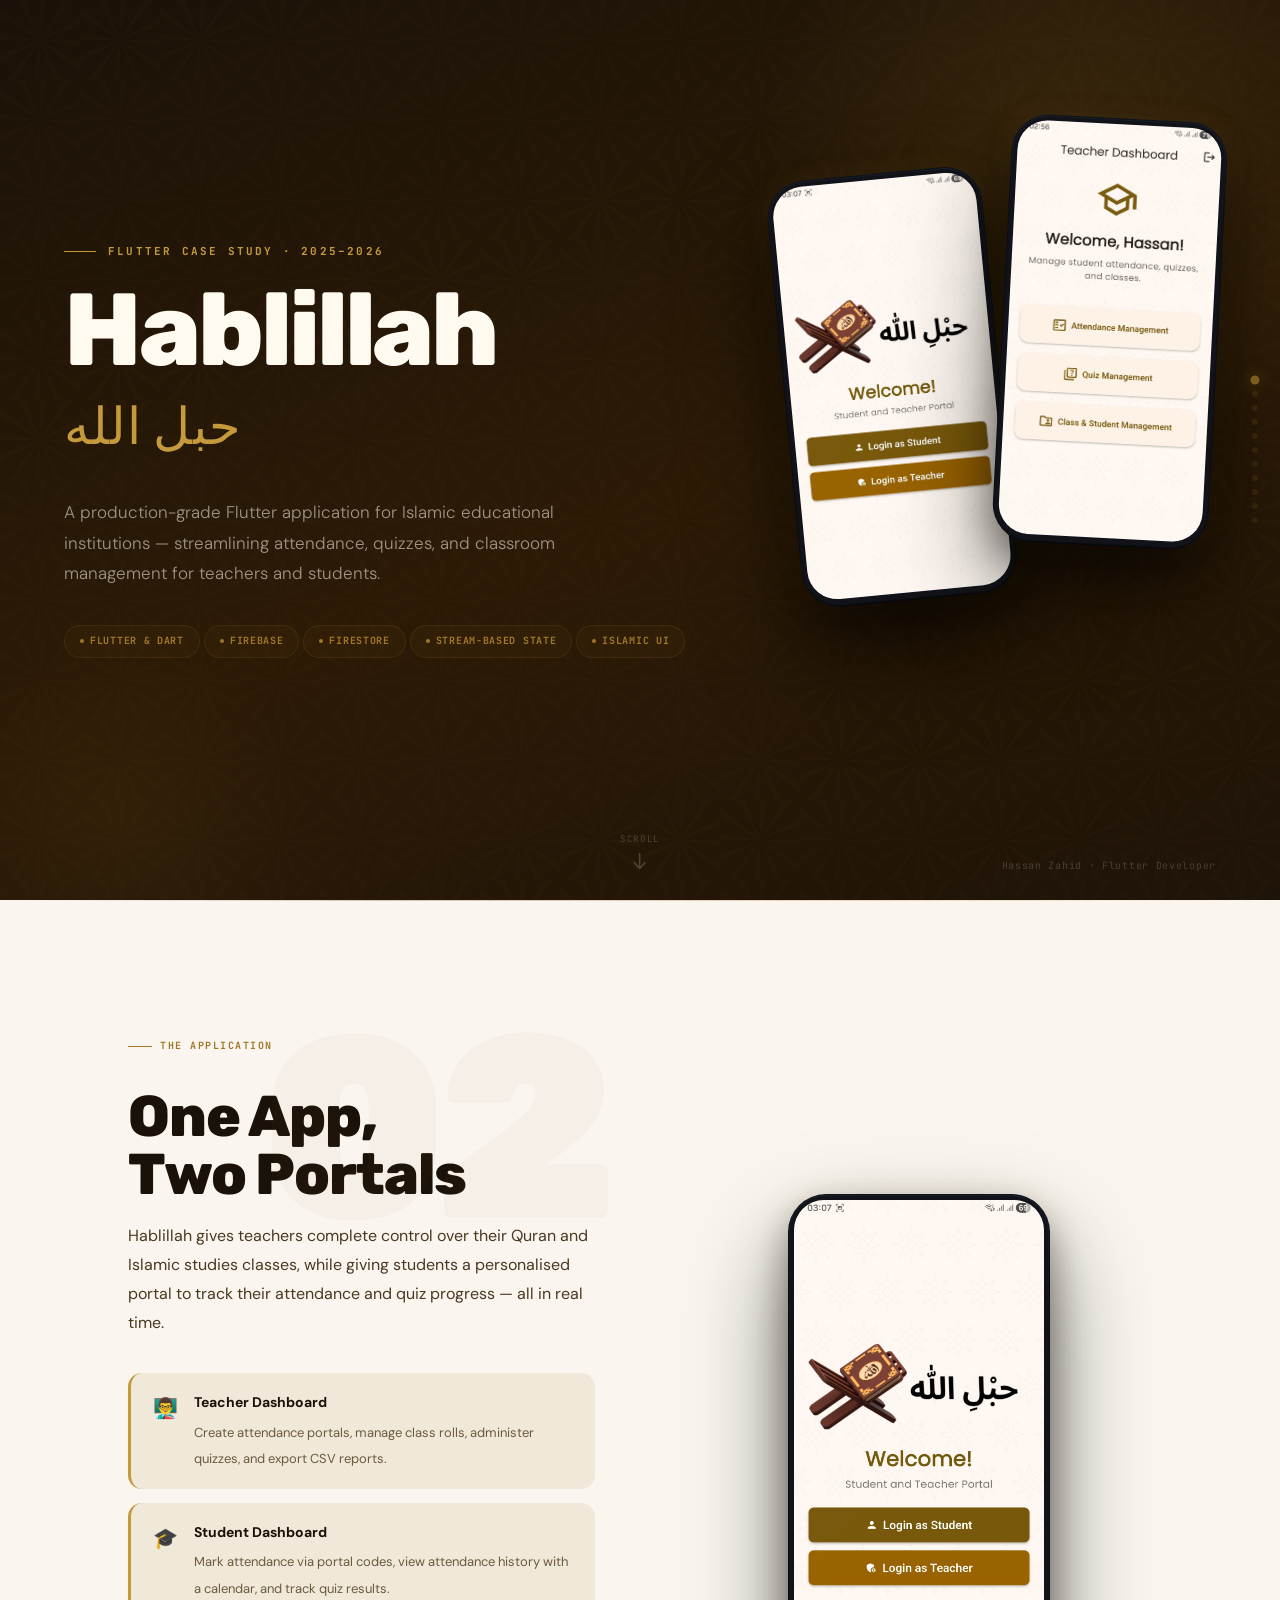
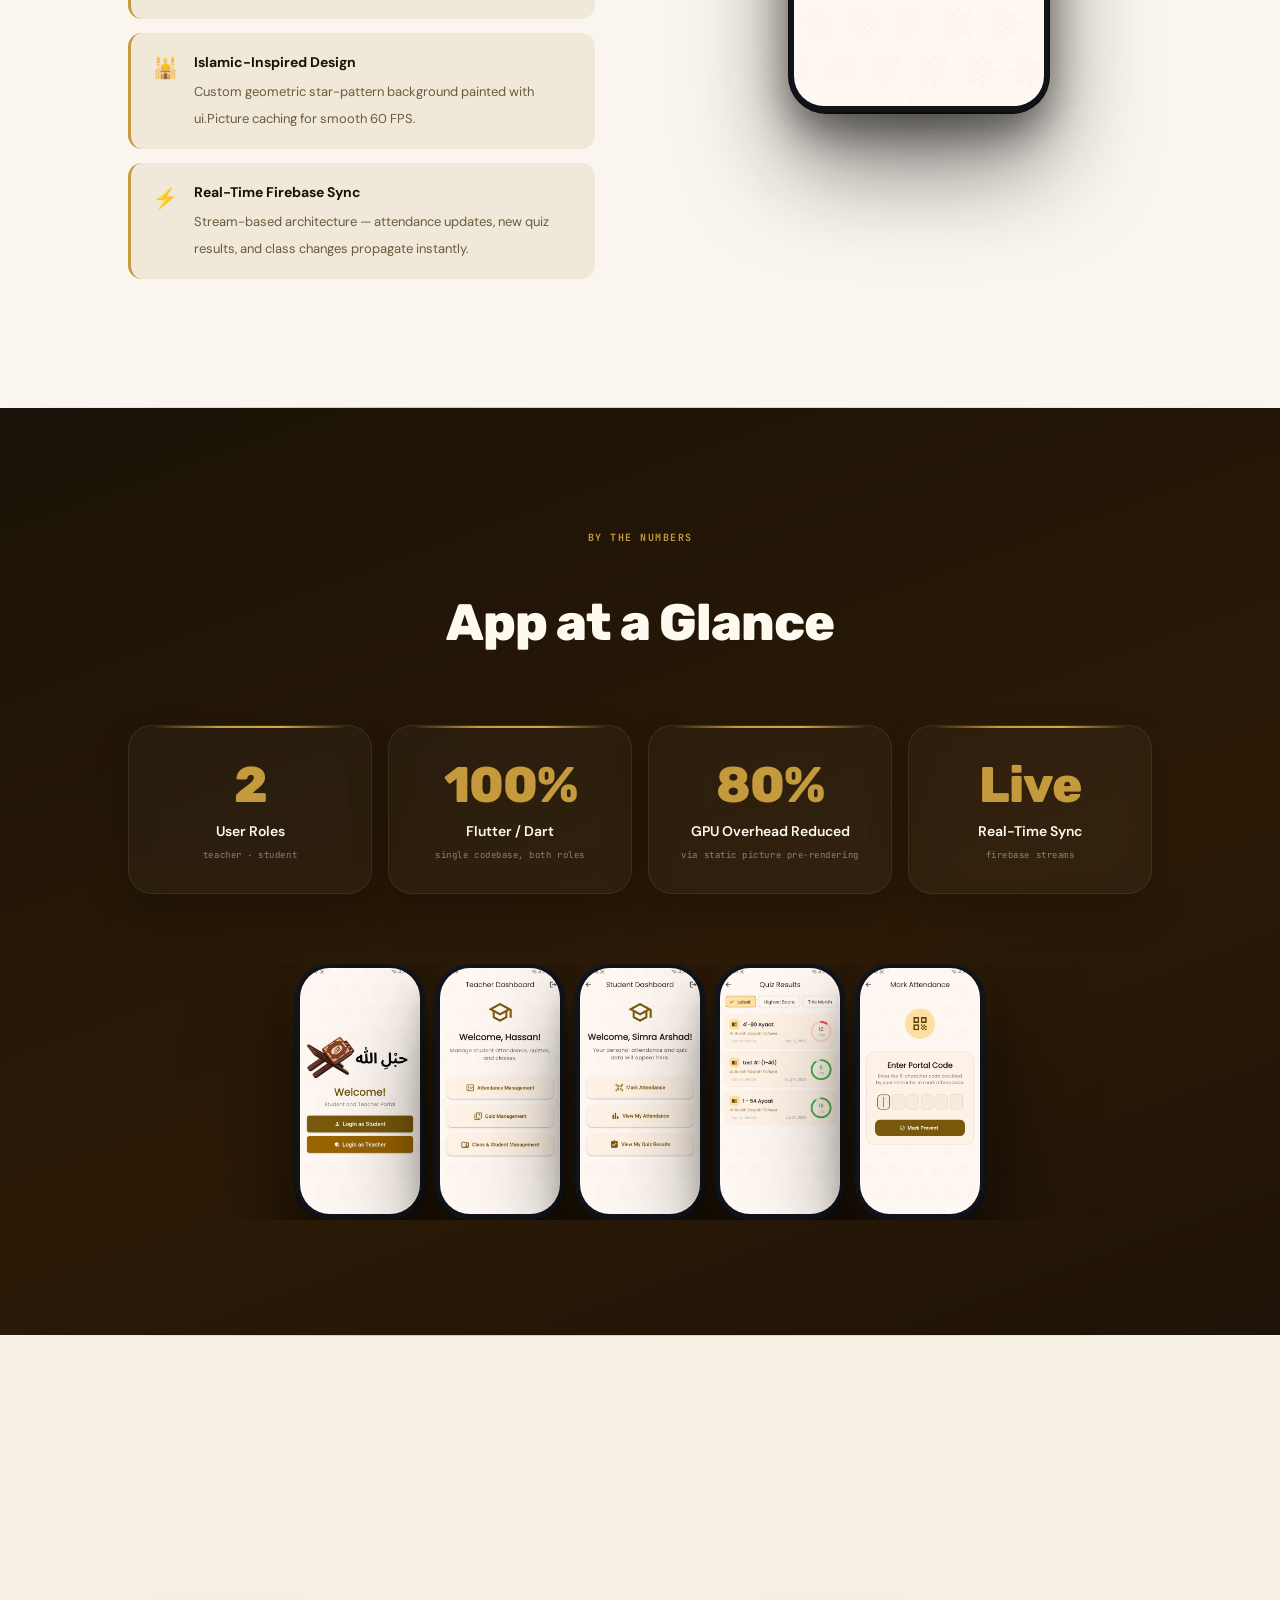
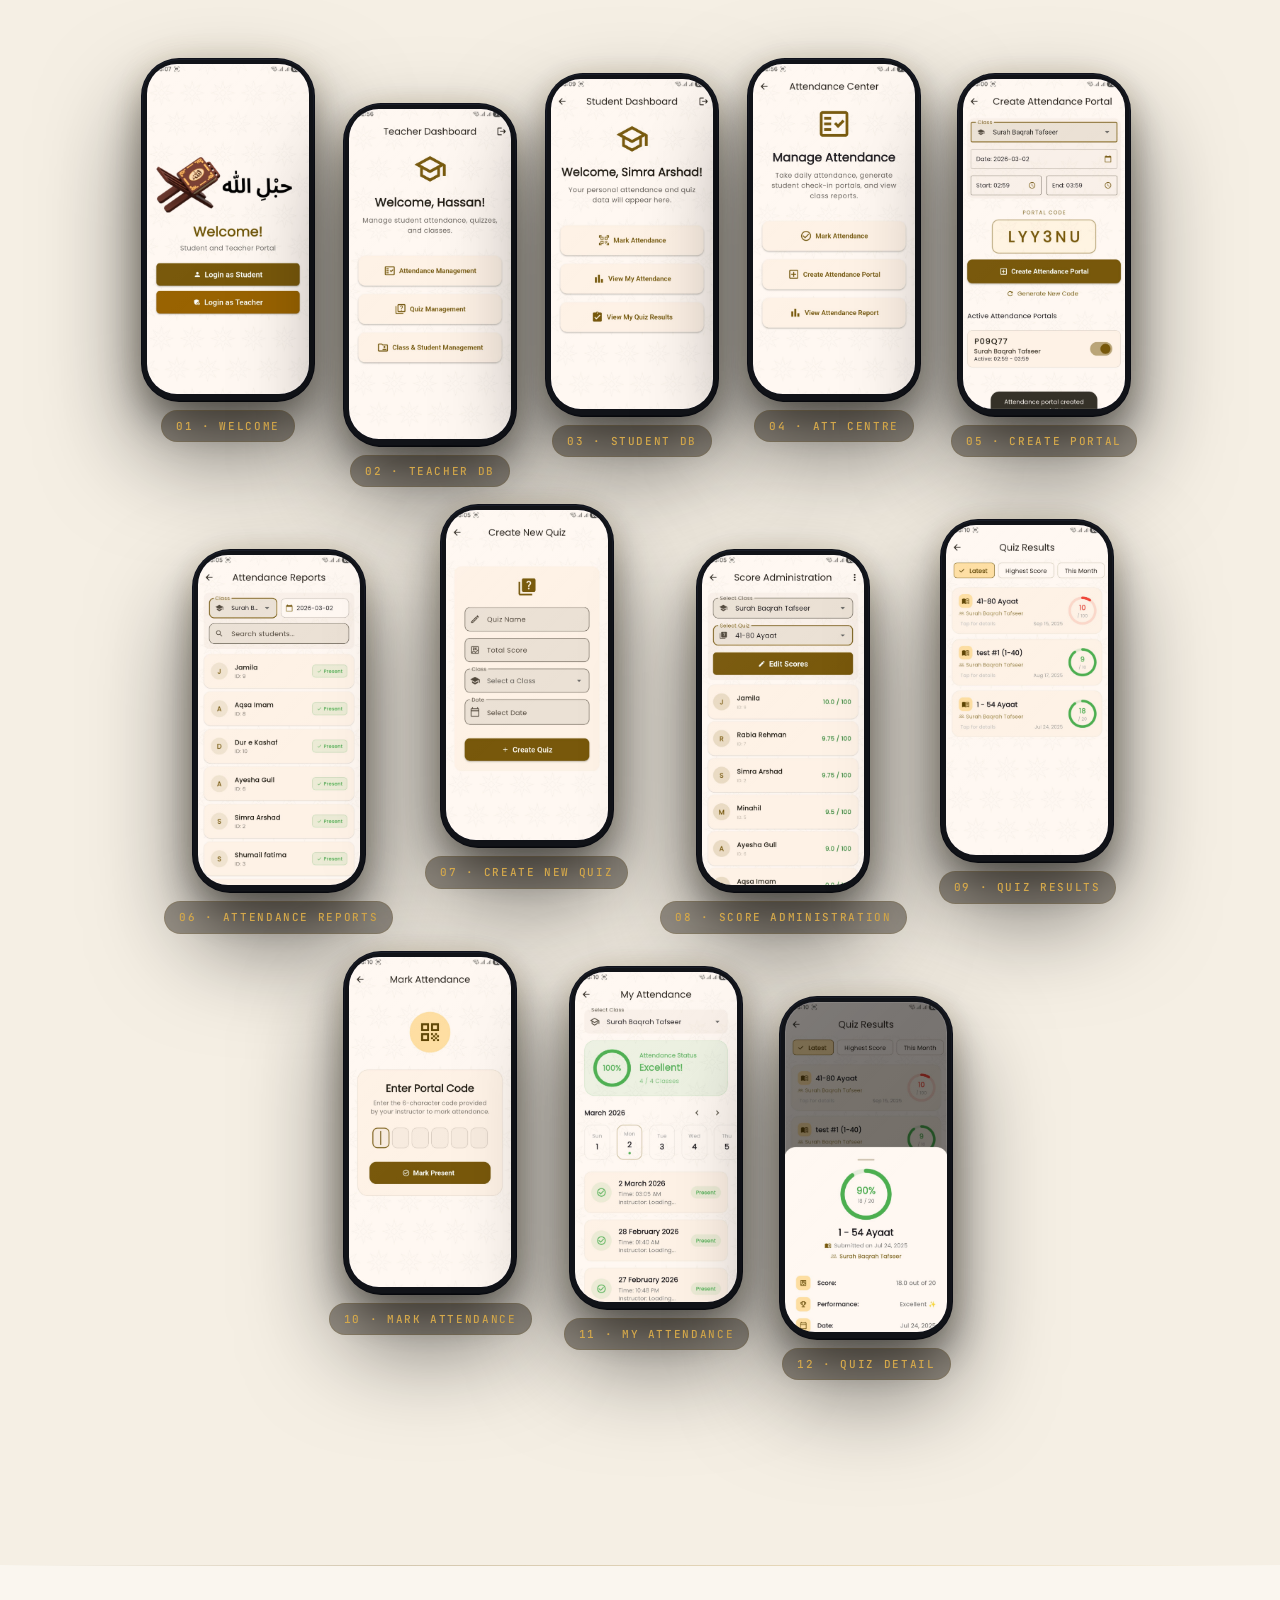
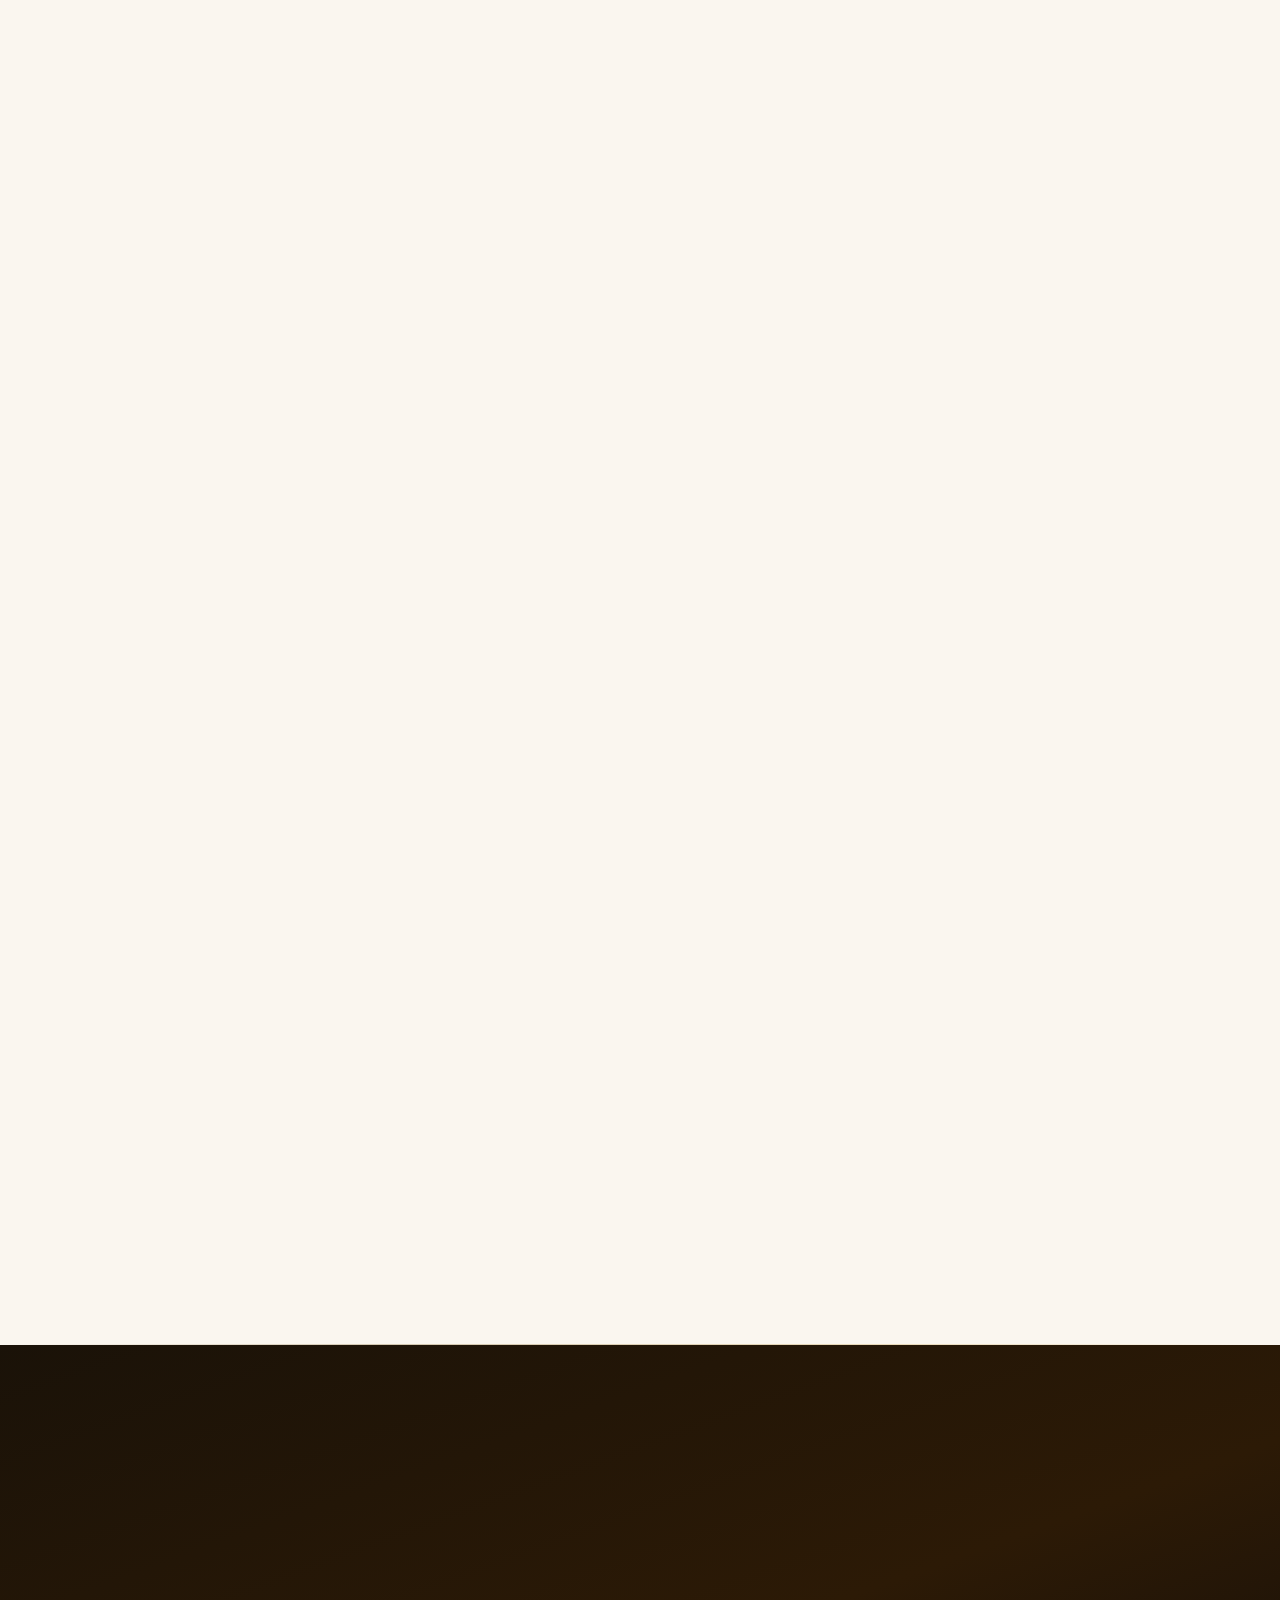
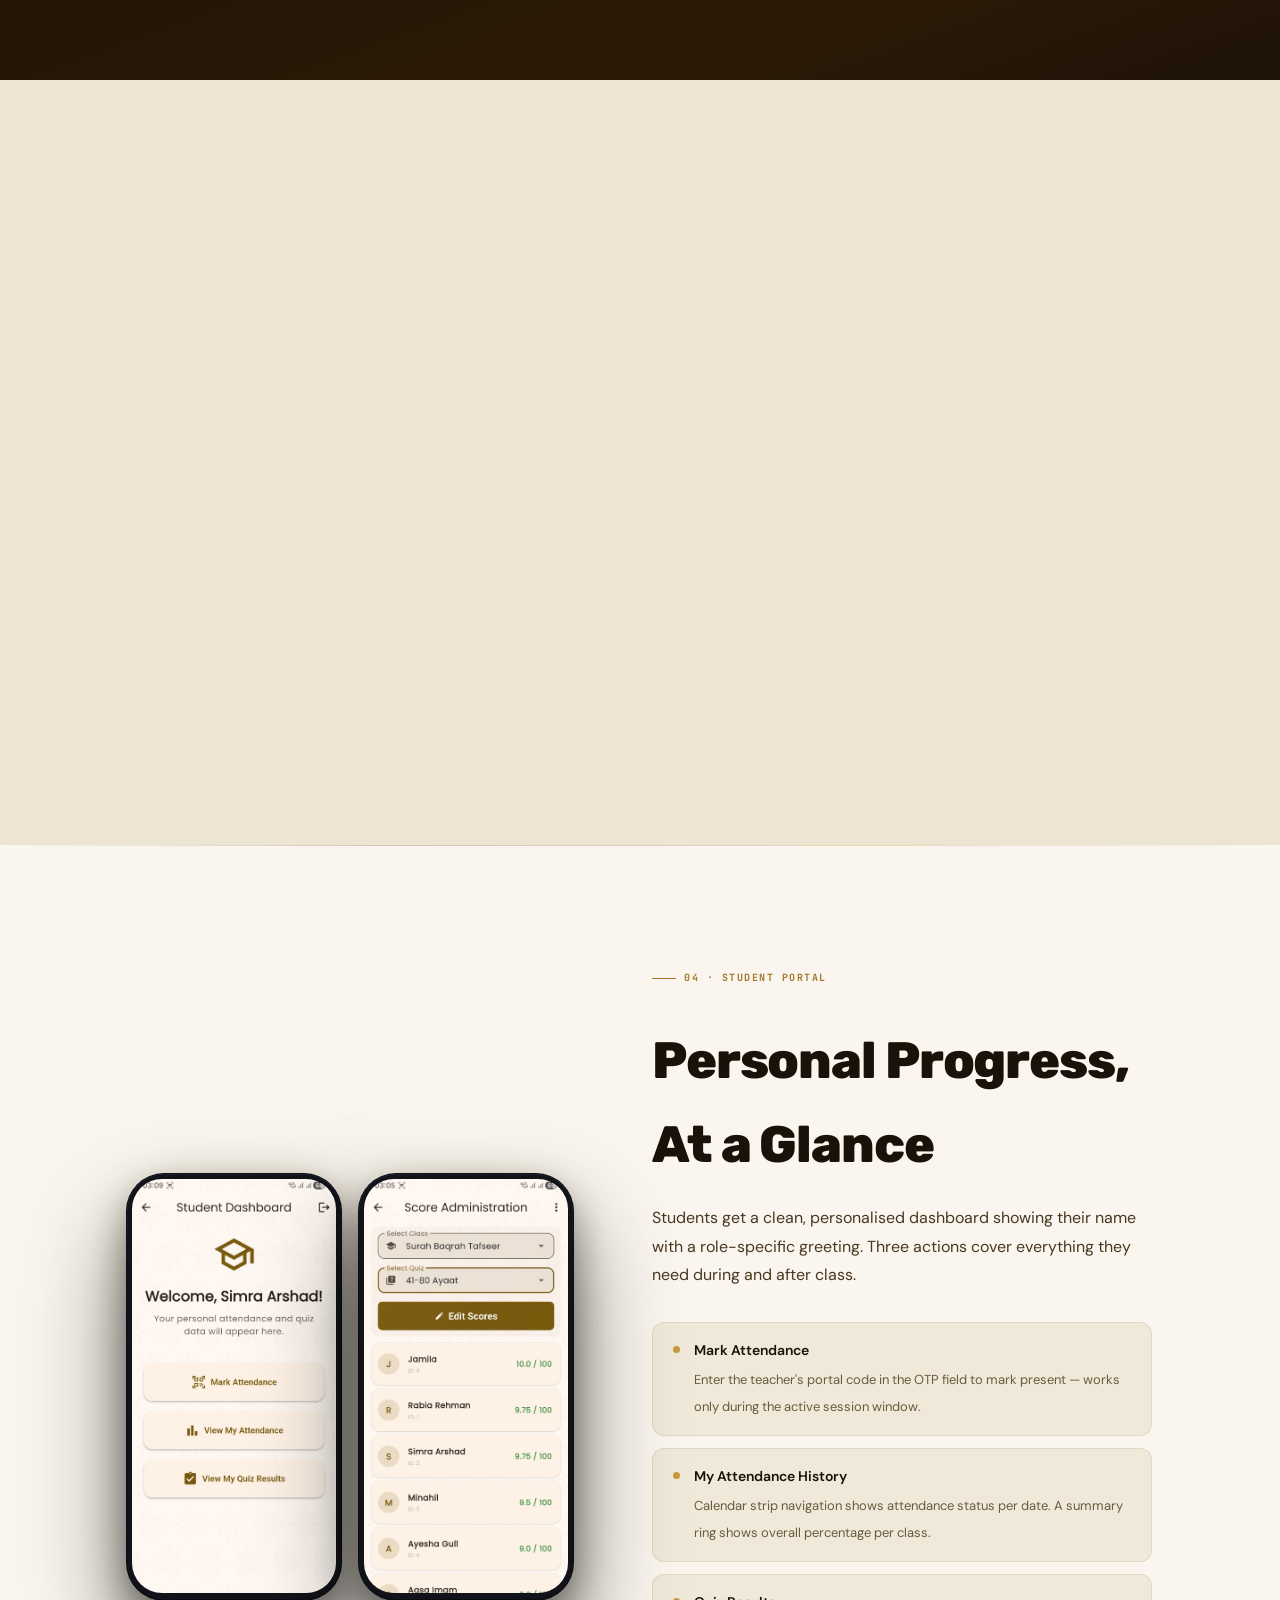
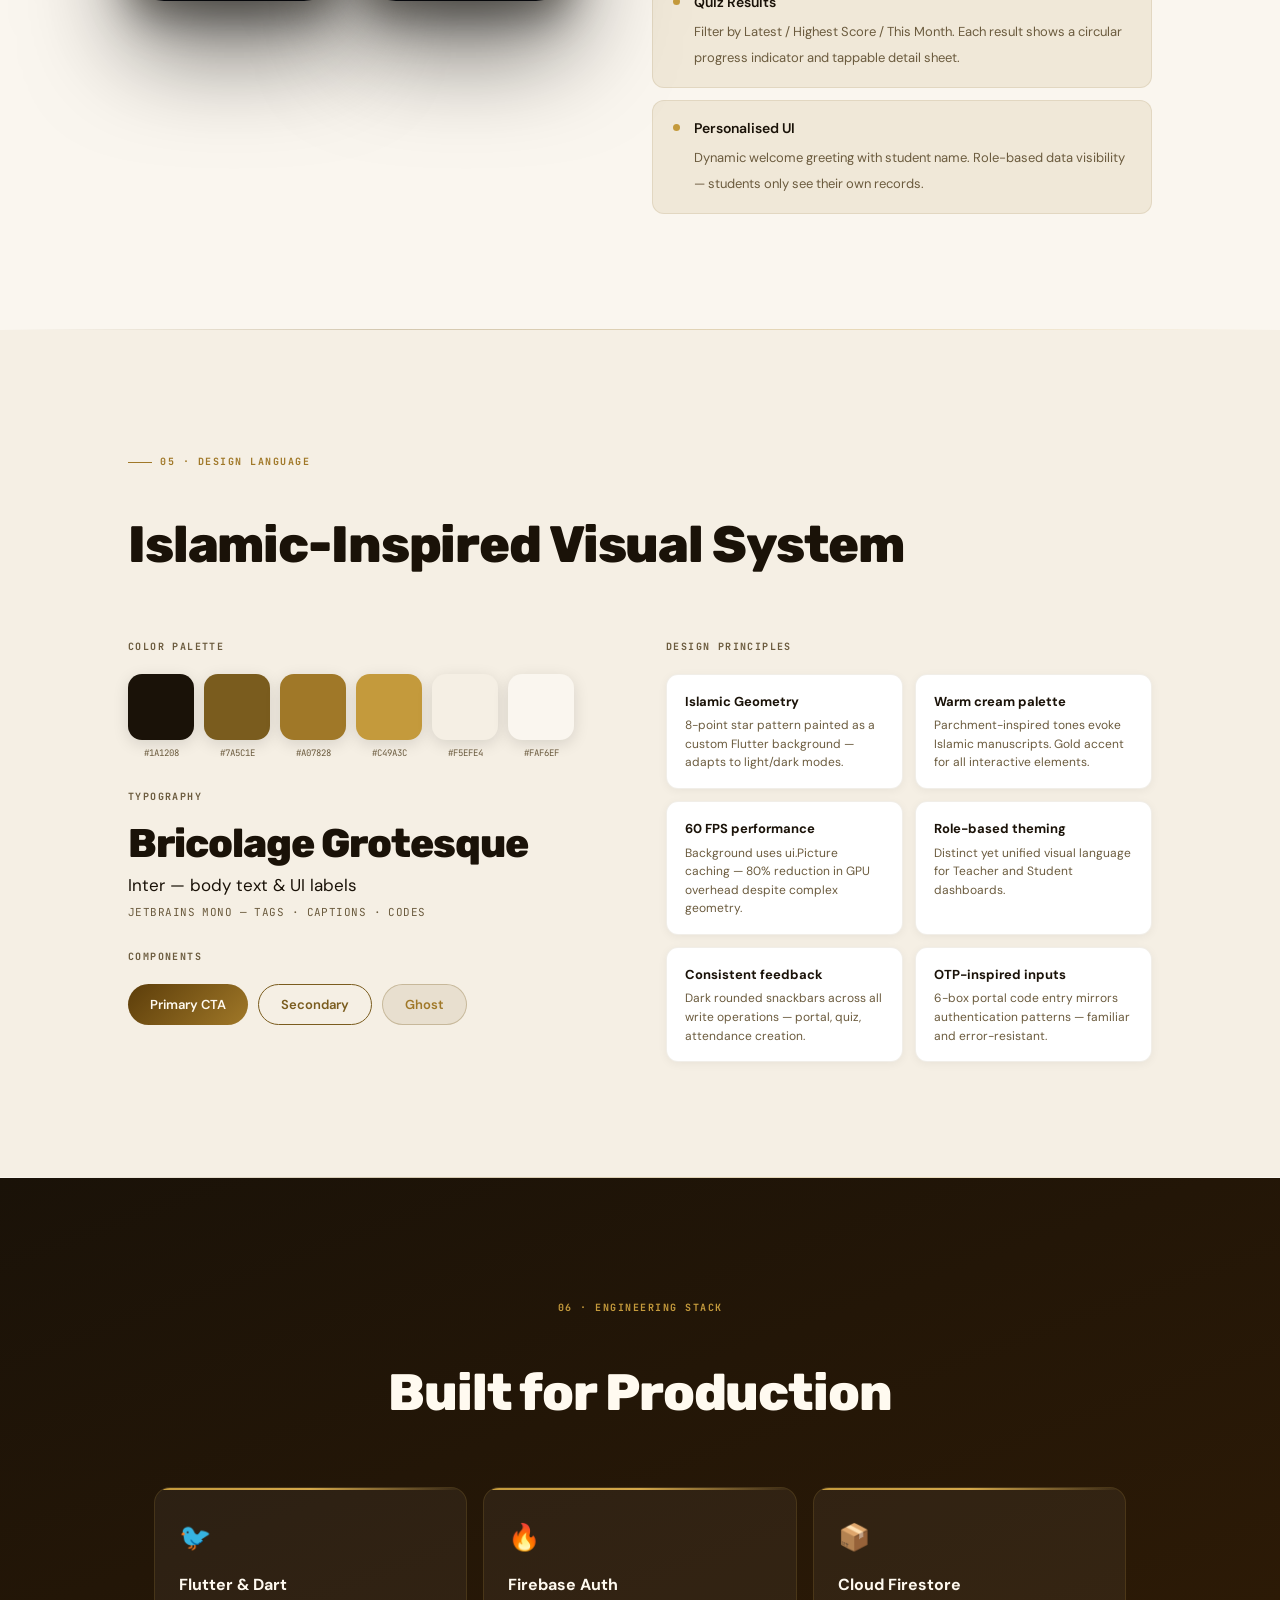
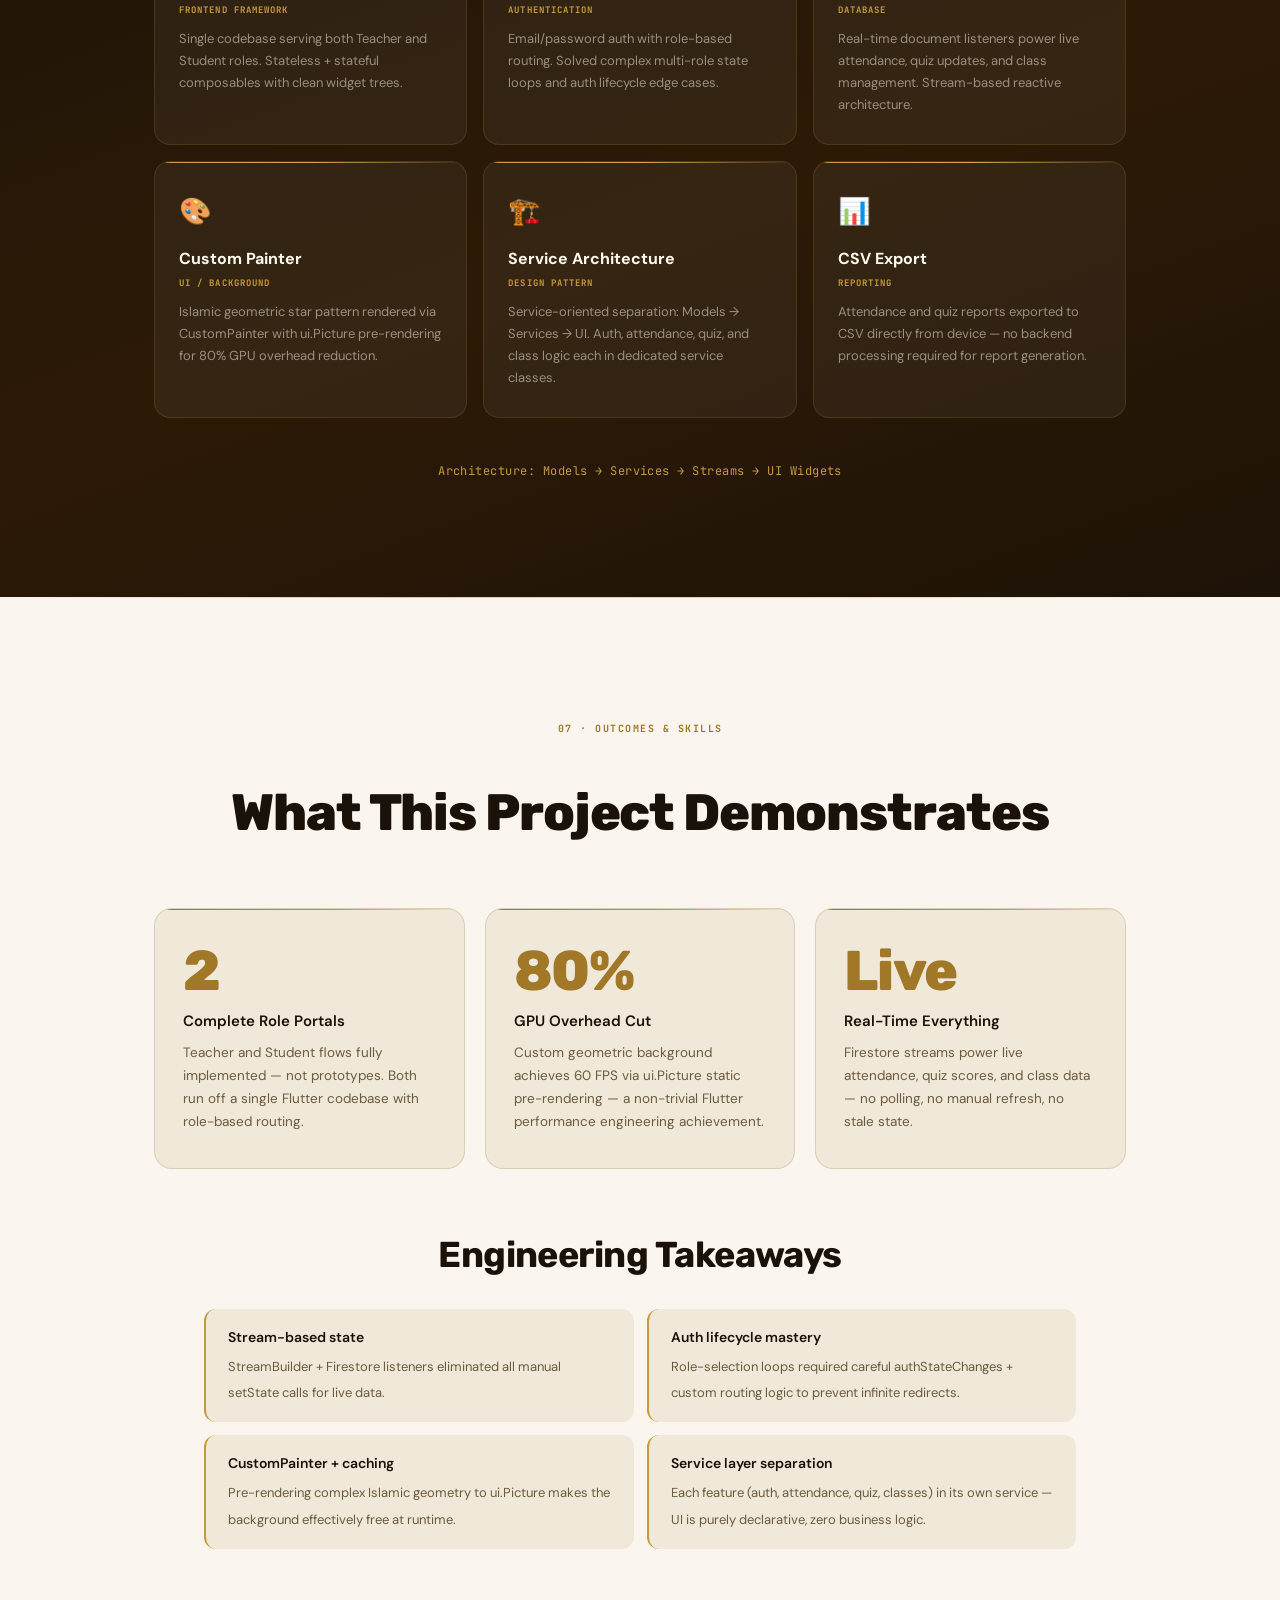
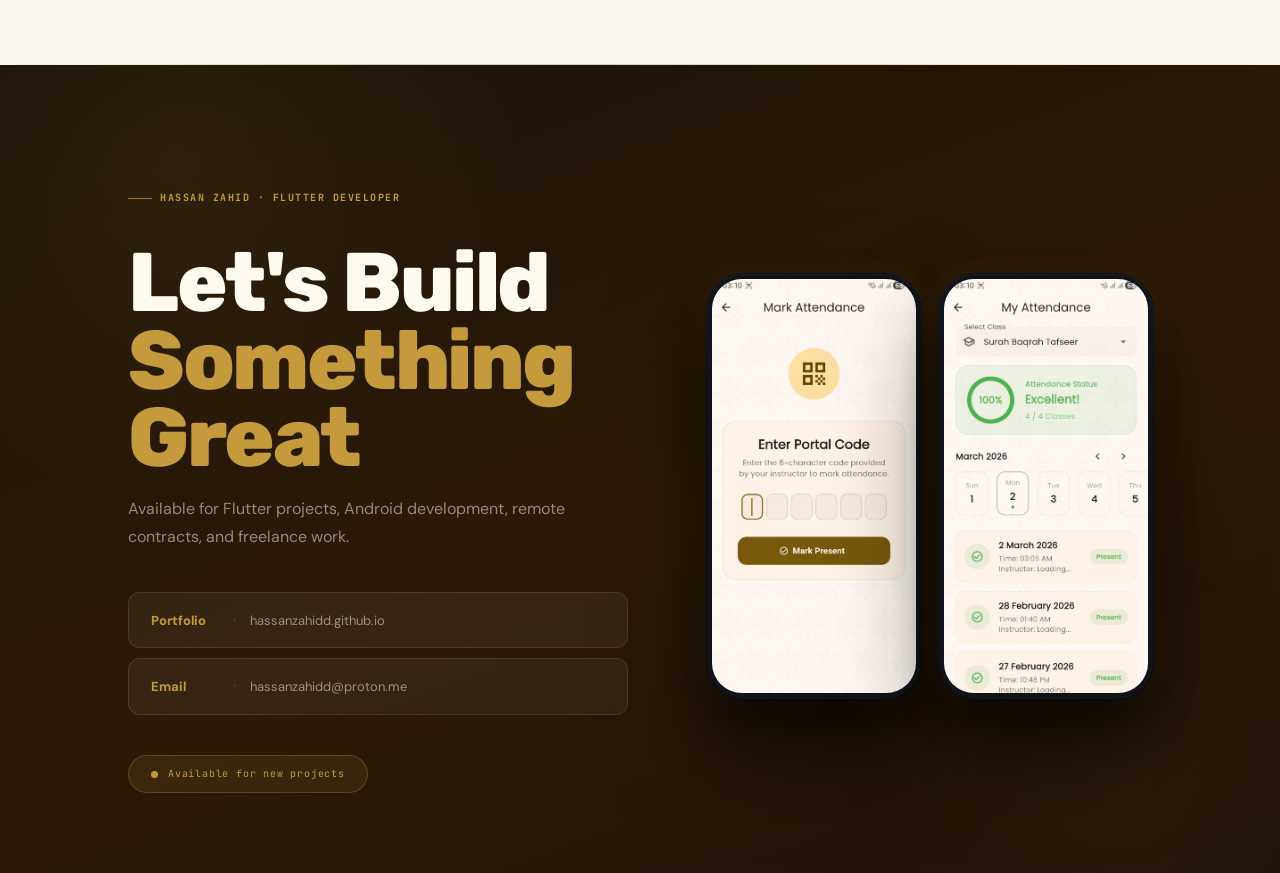
